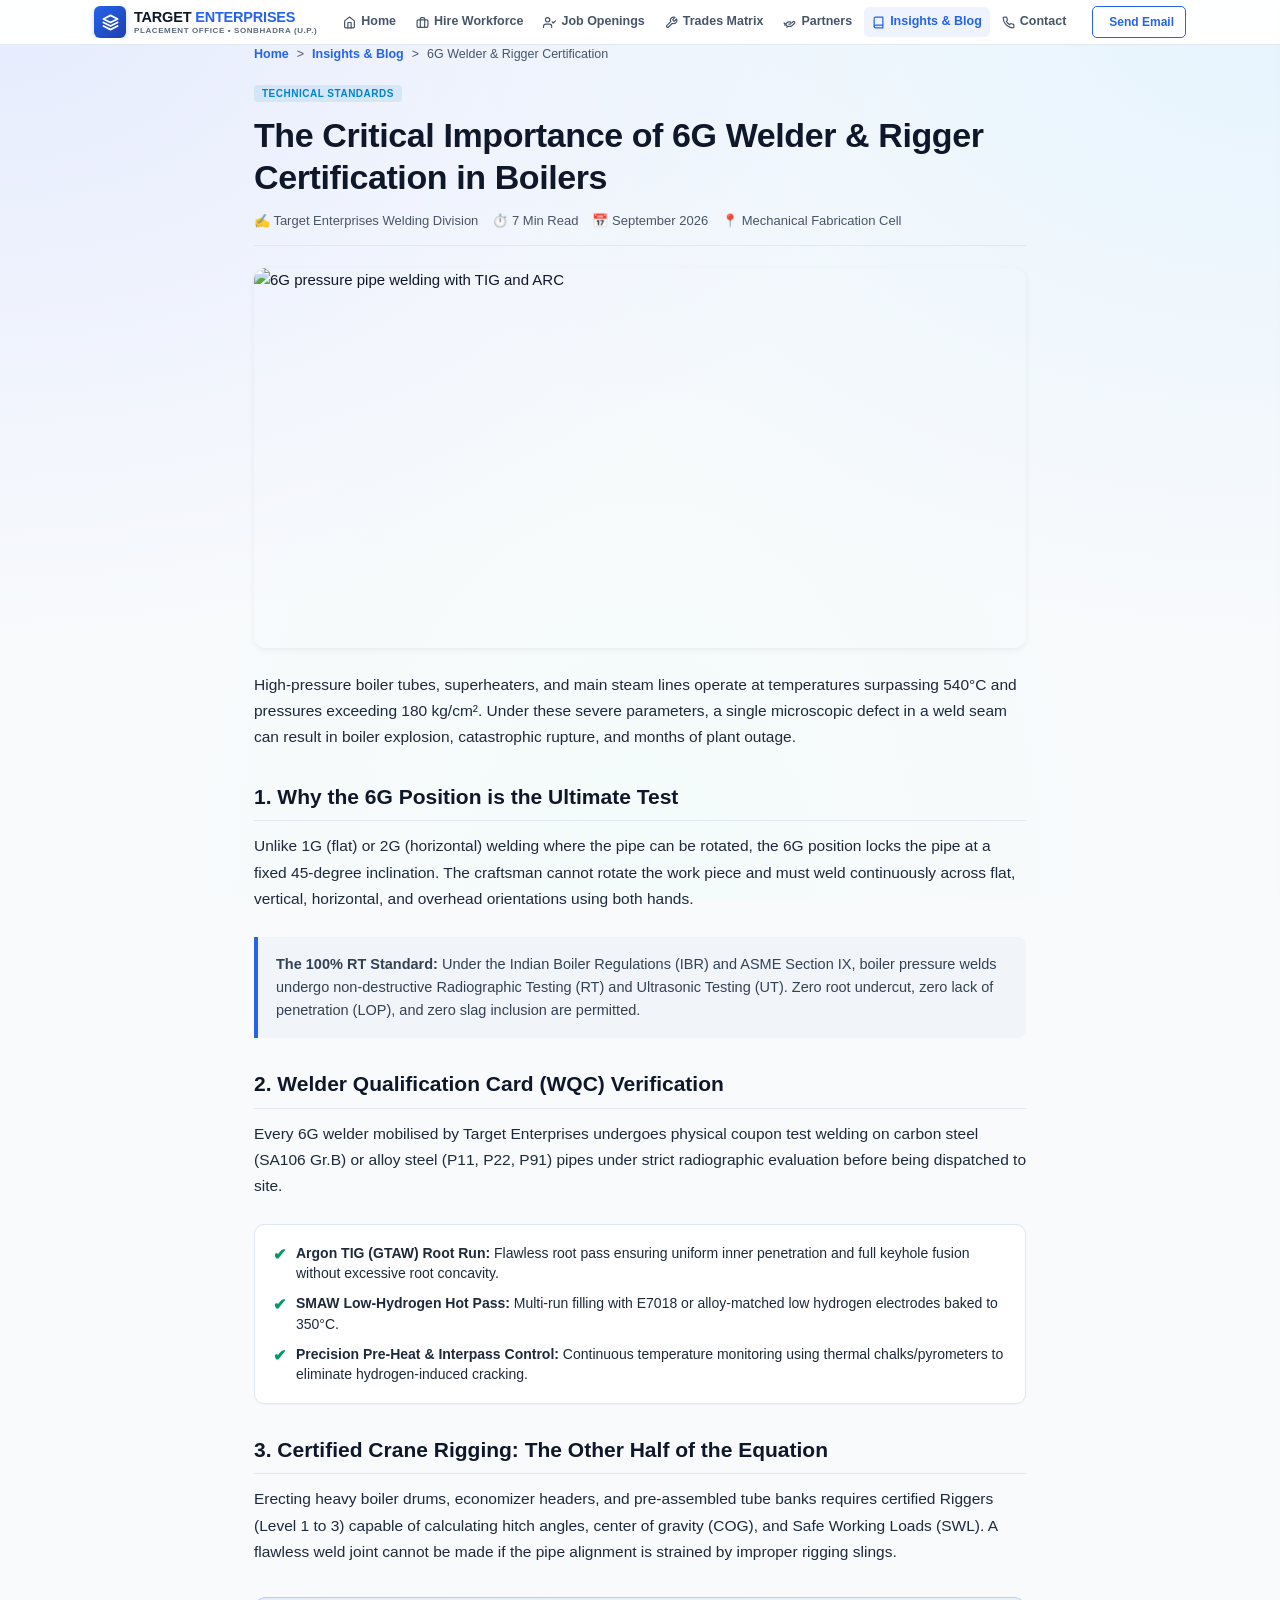
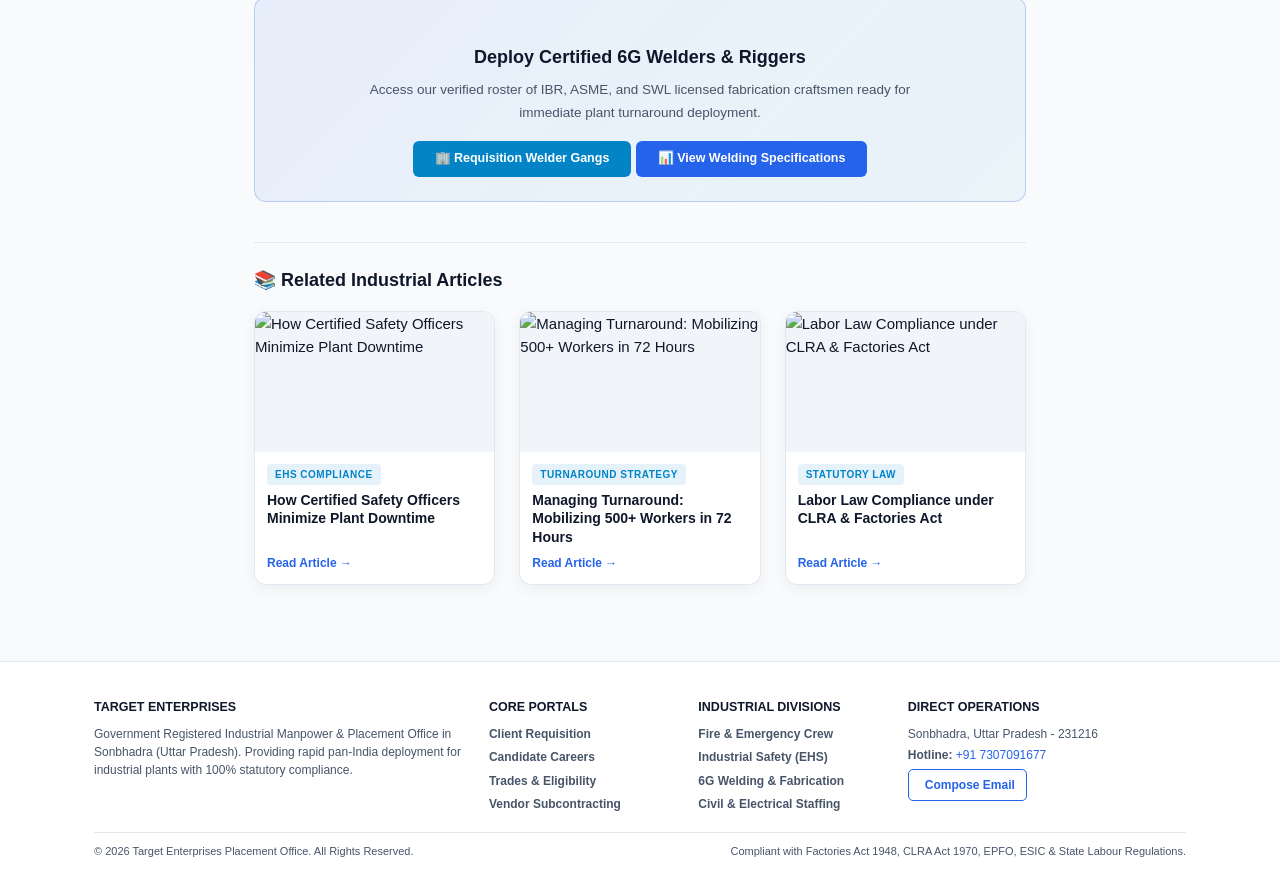
==== blog-6g-welder-certification.html @ f55c07f0 "feat: create and interlink all 6 dedicated blog post pages with featured images, checklists, related" ====
<!DOCTYPE html>
<html lang="en">
<head>
  <meta charset="UTF-8" />
  <meta name="viewport" content="width=device-width, initial-scale=1.0, maximum-scale=5.0, viewport-fit=cover" />
  <title>The Critical Importance of 6G Welder Certification | Target Enterprises Placement Office</title>
  <meta name="description" content="Technical overview of 6G pipe welding standards, IBR ASME regulations, and radiographic quality joint preparation in boiler overhauls." />
  <link rel="icon" type="image/svg+xml" href="data:image/svg+xml,%3Csvg xmlns='http://www.w3.org/2000/svg' viewBox='0 0 24 24' fill='none' stroke='%232563eb' stroke-width='2.5' stroke-linecap='round' stroke-linejoin='round'%3E%3Cpath d='M12 2L2 7l10 5 10-5-10-5zM2 17l10 5 10-5M2 12l10 5 10-5'/%3E%3C/svg%3E" />
  <link rel="stylesheet" href="style.css?v=2026.09.27" />
</head>
<body>

  <header class="site-header">
    <div class="container header-flex">
      <div class="brand-unit">
        <div class="brand-icon-box"><svg viewBox="0 0 24 24" fill="none" stroke="#ffffff" stroke-width="2.5" stroke-linecap="round" stroke-linejoin="round"><path d="M12 2L2 7l10 5 10-5-10-5zM2 17l10 5 10-5M2 12l10 5 10-5"/></svg></div>
        <div class="brand-details">
          <a href="index.html" class="brand-title">TARGET <span>ENTERPRISES</span></a>
          <span class="brand-subtitle">PLACEMENT OFFICE • SONBHADRA (U.P.)</span>
        </div>
      </div>

      <ul class="main-nav-links">
        <li><a href="index.html"><svg viewBox="0 0 24 24" fill="none" stroke-linecap="round" stroke-linejoin="round"><path d="M3 9l9-7 9 7v11a2 2 0 0 1-2 2H5a2 2 0 0 1-2-2z"></path><polyline points="9 22 9 12 15 12 15 22"></polyline></svg> <span>Home</span></a></li><li><a href="hire-manpower.html"><svg viewBox="0 0 24 24" fill="none" stroke-linecap="round" stroke-linejoin="round"><rect x="2" y="7" width="20" height="14" rx="2" ry="2"></rect><path d="M16 21V5a2 2 0 0 0-2-2h-4a2 2 0 0 0-2 2v16"></path></svg> <span>Hire Workforce</span></a></li><li><a href="jobs.html"><svg viewBox="0 0 24 24" fill="none" stroke-linecap="round" stroke-linejoin="round"><path d="M16 21v-2a4 4 0 0 0-4-4H5a4 4 0 0 0-4 4v2"></path><circle cx="8.5" cy="7" r="4"></circle><polyline points="17 11 19 13 23 9"></polyline></svg> <span>Job Openings</span></a></li><li><a href="services.html"><svg viewBox="0 0 24 24" fill="none" stroke-linecap="round" stroke-linejoin="round"><path d="M14.7 6.3a1 1 0 0 0 0 1.4l1.6 1.6a1 1 0 0 0 1.4 0l3.77-3.77a6 6 0 0 1-7.94 7.94l-6.91 6.91a2.12 2.12 0 0 1-3-3l6.91-6.91a6 6 0 0 1 7.94-7.94l-3.76 3.76z"></path></svg> <span>Trades Matrix</span></a></li><li><a href="partners.html"><svg viewBox="0 0 24 24" fill="none" stroke-linecap="round" stroke-linejoin="round"><path d="M11 15h2a2 2 0 1 0 0-4h-3c-.6 0-1.1.2-1.4.6L3 17"></path><path d="m7 21 1.6-1.4c.3-.4.8-.6 1.4-.6h4c1.1 0 2.1-.4 2.8-1.2l4.6-4.4a2 2 0 0 0-2.8-2.8L17 12"></path><path d="m2 13 6 6"></path></svg> <span>Partners</span></a></li><li><a href="blog.html" class="active"><svg viewBox="0 0 24 24" fill="none" stroke-linecap="round" stroke-linejoin="round"><path d="M4 19.5A2.5 2.5 0 0 1 6.5 17H20"></path><path d="M6.5 2H20v20H6.5A2.5 2.5 0 0 1 4 19.5v-15A2.5 2.5 0 0 1 6.5 2z"></path></svg> <span>Insights & Blog</span></a></li><li><a href="contact.html"><svg viewBox="0 0 24 24" fill="none" stroke-linecap="round" stroke-linejoin="round"><path d="M22 16.92v3a2 2 0 0 1-2.18 2 19.79 19.79 0 0 1-8.63-3.07 19.5 19.5 0 0 1-6-6 19.79 19.79 0 0 1-3.07-8.67A2 2 0 0 1 4.11 2h3a2 2 0 0 1 2 1.72 12.84 12.84 0 0 0 .7 2.81 2 2 0 0 1-.45 2.11L8.09 9.91a16 16 0 0 0 6 6l1.27-1.27a2 2 0 0 1 2.11-.45 12.84 12.84 0 0 0 2.81.7A2 2 0 0 1 22 16.92z"></path></svg> <span>Contact</span></a></li>
      </ul>

      <div class="header-action-group">
        <a href="send-email.html" class="header-btn header-btn-email">
          <svg viewBox="0 0 24 24" fill="none" stroke-linecap="round" stroke-linejoin="round"><path d="M4 4h16c1.1 0 2 .9 2 2v12c0 1.1-.9 2-2 2H4c-1.1 0-2-.9-2-2V6c0-1.1.9-2 2-2z"></path><polyline points="22,6 12,13 2,6"></polyline></svg> <span>Send Email</span>
        </a>
        <button class="header-btn-icon-menu" id="openDrawerTrigger" aria-label="Navigation Menu">
          <svg viewBox="0 0 24 24" fill="none" stroke-linecap="round" stroke-linejoin="round"><line x1="4" y1="6" x2="20" y2="6"></line><line x1="4" y1="12" x2="20" y2="12"></line><line x1="4" y1="18" x2="20" y2="18"></line></svg>
        </button>
      </div>
    </div>
  </header>

  <div class="drawer-backdrop" id="drawerBackdrop"></div>
  <div class="mega-drawer" id="megaDrawer">
    <div class="drawer-top">
      <h3>TARGET <span>NAVIGATION</span></h3>
      <button class="drawer-close" id="closeDrawerTrigger" aria-label="Close"><svg viewBox="0 0 24 24" fill="none" stroke-linecap="round" stroke-linejoin="round"><line x1="18" y1="6" x2="6" y2="18"></line><line x1="6" y1="6" x2="18" y2="18"></line></svg></button>
    </div>
    <ul class="drawer-links-list">
      <li><a href="index.html"><svg viewBox="0 0 24 24" fill="none" stroke-linecap="round" stroke-linejoin="round"><path d="M3 9l9-7 9 7v11a2 2 0 0 1-2 2H5a2 2 0 0 1-2-2z"></path><polyline points="9 22 9 12 15 12 15 22"></polyline></svg> <span>Home</span></a></li><li><a href="hire-manpower.html"><svg viewBox="0 0 24 24" fill="none" stroke-linecap="round" stroke-linejoin="round"><rect x="2" y="7" width="20" height="14" rx="2" ry="2"></rect><path d="M16 21V5a2 2 0 0 0-2-2h-4a2 2 0 0 0-2 2v16"></path></svg> <span>Hire Workforce</span></a></li><li><a href="jobs.html"><svg viewBox="0 0 24 24" fill="none" stroke-linecap="round" stroke-linejoin="round"><path d="M16 21v-2a4 4 0 0 0-4-4H5a4 4 0 0 0-4 4v2"></path><circle cx="8.5" cy="7" r="4"></circle><polyline points="17 11 19 13 23 9"></polyline></svg> <span>Job Openings</span></a></li><li><a href="services.html"><svg viewBox="0 0 24 24" fill="none" stroke-linecap="round" stroke-linejoin="round"><path d="M14.7 6.3a1 1 0 0 0 0 1.4l1.6 1.6a1 1 0 0 0 1.4 0l3.77-3.77a6 6 0 0 1-7.94 7.94l-6.91 6.91a2.12 2.12 0 0 1-3-3l6.91-6.91a6 6 0 0 1 7.94-7.94l-3.76 3.76z"></path></svg> <span>Trades Matrix</span></a></li><li><a href="partners.html"><svg viewBox="0 0 24 24" fill="none" stroke-linecap="round" stroke-linejoin="round"><path d="M11 15h2a2 2 0 1 0 0-4h-3c-.6 0-1.1.2-1.4.6L3 17"></path><path d="m7 21 1.6-1.4c.3-.4.8-.6 1.4-.6h4c1.1 0 2.1-.4 2.8-1.2l4.6-4.4a2 2 0 0 0-2.8-2.8L17 12"></path><path d="m2 13 6 6"></path></svg> <span>Partners</span></a></li><li><a href="blog.html" class="active"><svg viewBox="0 0 24 24" fill="none" stroke-linecap="round" stroke-linejoin="round"><path d="M4 19.5A2.5 2.5 0 0 1 6.5 17H20"></path><path d="M6.5 2H20v20H6.5A2.5 2.5 0 0 1 4 19.5v-15A2.5 2.5 0 0 1 6.5 2z"></path></svg> <span>Insights & Blog</span></a></li><li><a href="contact.html"><svg viewBox="0 0 24 24" fill="none" stroke-linecap="round" stroke-linejoin="round"><path d="M22 16.92v3a2 2 0 0 1-2.18 2 19.79 19.79 0 0 1-8.63-3.07 19.5 19.5 0 0 1-6-6 19.79 19.79 0 0 1-3.07-8.67A2 2 0 0 1 4.11 2h3a2 2 0 0 1 2 1.72 12.84 12.84 0 0 0 .7 2.81 2 2 0 0 1-.45 2.11L8.09 9.91a16 16 0 0 0 6 6l1.27-1.27a2 2 0 0 1 2.11-.45 12.84 12.84 0 0 0 2.81.7A2 2 0 0 1 22 16.92z"></path></svg> <span>Contact</span></a></li>
      <li>
        <a href="send-email.html" style="background:var(--primary-subtle); color:var(--primary);">
          <svg viewBox="0 0 24 24" fill="none" stroke-linecap="round" stroke-linejoin="round"><path d="M4 4h16c1.1 0 2 .9 2 2v12c0 1.1-.9 2-2 2H4c-1.1 0-2-.9-2-2V6c0-1.1.9-2 2-2z"></path><polyline points="22,6 12,13 2,6"></polyline></svg> <span>Send Official Email</span>
        </a>
      </li>
    </ul>
    <div style="margin-top:auto; padding-top:14px; border-top:1px solid var(--border);">
      <a href="tel:+917307091677" class="btn-card btn-card-primary">
        <svg viewBox="0 0 24 24" fill="none" stroke-linecap="round" stroke-linejoin="round"><path d="M22 16.92v3a2 2 0 0 1-2.18 2 19.79 19.79 0 0 1-8.63-3.07 19.5 19.5 0 0 1-6-6 19.79 19.79 0 0 1-3.07-8.67A2 2 0 0 1 4.11 2h3a2 2 0 0 1 2 1.72 12.84 12.84 0 0 0 .7 2.81 2 2 0 0 1-.45 2.11L8.09 9.91a16 16 0 0 0 6 6l1.27-1.27a2 2 0 0 1 2.11-.45 12.84 12.84 0 0 0 2.81.7A2 2 0 0 1 22 16.92z"></path></svg> Call Hotline: +91 7307091677
      </a>
    </div>
  </div>

  <main class="container article-container">
    <nav class="article-breadcrumb">
      <a href="index.html">Home</a> &gt; <a href="blog.html">Insights &amp; Blog</a> &gt; <span>6G Welder &amp; Rigger Certification</span>
    </nav>

    <header class="article-header">
      <span class="blog-cat-badge cat-tech">Technical Standards</span>
      <h1 class="article-main-title">The Critical Importance of 6G Welder &amp; Rigger Certification in Boilers</h1>
      <div class="article-byline">
        <span>✍️ Target Enterprises Welding Division</span>
        <span>⏱️ 7 Min Read</span>
        <span>📅 September 2026</span>
        <span>📍 Mechanical Fabrication Cell</span>
      </div>
    </header>

    <div class="article-featured-image">
      <img src="https://images.unsplash.com/photo-1504307651254-35680f356dfd?auto=format&fit=crop&w=1200&q=80" alt="6G pressure pipe welding with TIG and ARC" />
    </div>

    <article class="article-body-content">
      <p>High-pressure boiler tubes, superheaters, and main steam lines operate at temperatures surpassing 540°C and pressures exceeding 180 kg/cm². Under these severe parameters, a single microscopic defect in a weld seam can result in boiler explosion, catastrophic rupture, and months of plant outage.</p>

      <h2>1. Why the 6G Position is the Ultimate Test</h2>
      <p>Unlike 1G (flat) or 2G (horizontal) welding where the pipe can be rotated, the 6G position locks the pipe at a fixed 45-degree inclination. The craftsman cannot rotate the work piece and must weld continuously across flat, vertical, horizontal, and overhead orientations using both hands.</p>

      <div class="article-callout-box">
        <strong>The 100% RT Standard:</strong> Under the Indian Boiler Regulations (IBR) and ASME Section IX, boiler pressure welds undergo non-destructive Radiographic Testing (RT) and Ultrasonic Testing (UT). Zero root undercut, zero lack of penetration (LOP), and zero slag inclusion are permitted.
      </div>

      <h2>2. Welder Qualification Card (WQC) Verification</h2>
      <p>Every 6G welder mobilised by Target Enterprises undergoes physical coupon test welding on carbon steel (SA106 Gr.B) or alloy steel (P11, P22, P91) pipes under strict radiographic evaluation before being dispatched to site.</p>

      <div class="article-checklist-grid">
        <div class="checklist-item">
          <span class="check-icon">✔</span>
          <div><strong>Argon TIG (GTAW) Root Run:</strong> Flawless root pass ensuring uniform inner penetration and full keyhole fusion without excessive root concavity.</div>
        </div>
        <div class="checklist-item">
          <span class="check-icon">✔</span>
          <div><strong>SMAW Low-Hydrogen Hot Pass:</strong> Multi-run filling with E7018 or alloy-matched low hydrogen electrodes baked to 350°C.</div>
        </div>
        <div class="checklist-item">
          <span class="check-icon">✔</span>
          <div><strong>Precision Pre-Heat &amp; Interpass Control:</strong> Continuous temperature monitoring using thermal chalks/pyrometers to eliminate hydrogen-induced cracking.</div>
        </div>
      </div>

      <h2>3. Certified Crane Rigging: The Other Half of the Equation</h2>
      <p>Erecting heavy boiler drums, economizer headers, and pre-assembled tube banks requires certified Riggers (Level 1 to 3) capable of calculating hitch angles, center of gravity (COG), and Safe Working Loads (SWL). A flawless weld joint cannot be made if the pipe alignment is strained by improper rigging slings.</p>

      <div class="article-cta-card">
        <h3>Deploy Certified 6G Welders &amp; Riggers</h3>
        <p>Access our verified roster of IBR, ASME, and SWL licensed fabrication craftsmen ready for immediate plant turnaround deployment.</p>
        <div class="action-duo" style="justify-content:center;">
          <a href="hire-manpower.html" class="btn-card btn-card-blue" style="width:auto; padding:0 22px;">🏢 Requisition Welder Gangs</a>
          <a href="services.html#welding-6g" class="btn-card btn-card-primary" style="width:auto; padding:0 22px;">📊 View Welding Specifications</a>
        </div>
      </div>
    </article>

    <div class="related-posts-sec"><h3>📚 Related Industrial Articles</h3><div class="blog-hub-grid" style="margin-top:14px;">
        <article class="blog-card-item">
          <div class="blog-card-img-wrap" style="height:140px;">
            <img src="https://images.unsplash.com/photo-1581092160607-ee22621dd758?auto=format&fit=crop&w=400&q=80" alt="How Certified Safety Officers Minimize Plant Downtime" loading="lazy" />
          </div>
          <div class="blog-card-content" style="padding:12px;">
            <span class="blog-cat-badge cat-tech" style="width:fit-content; margin-bottom:6px;">EHS Compliance</span>
            <h4 style="font-size:14px; font-weight:800; line-height:1.3; margin-bottom:8px;"><a href="blog-ehs-safety-downtime.html">How Certified Safety Officers Minimize Plant Downtime</a></h4>
            <a href="blog-ehs-safety-downtime.html" class="blog-read-btn" style="font-size:12px;">Read Article &rarr;</a>
          </div>
        </article>
        
        <article class="blog-card-item">
          <div class="blog-card-img-wrap" style="height:140px;">
            <img src="https://images.unsplash.com/photo-1486406146926-c627a92ad1ab?auto=format&fit=crop&w=400&q=80" alt="Managing Turnaround: Mobilizing 500+ Workers in 72 Hours" loading="lazy" />
          </div>
          <div class="blog-card-content" style="padding:12px;">
            <span class="blog-cat-badge cat-tech" style="width:fit-content; margin-bottom:6px;">Turnaround Strategy</span>
            <h4 style="font-size:14px; font-weight:800; line-height:1.3; margin-bottom:8px;"><a href="blog-turnaround-shutdown-mobilization.html">Managing Turnaround: Mobilizing 500+ Workers in 72 Hours</a></h4>
            <a href="blog-turnaround-shutdown-mobilization.html" class="blog-read-btn" style="font-size:12px;">Read Article &rarr;</a>
          </div>
        </article>
        
        <article class="blog-card-item">
          <div class="blog-card-img-wrap" style="height:140px;">
            <img src="https://images.unsplash.com/photo-1454165804606-c3d57bc86b40?auto=format&fit=crop&w=400&q=80" alt="Labor Law Compliance under CLRA & Factories Act" loading="lazy" />
          </div>
          <div class="blog-card-content" style="padding:12px;">
            <span class="blog-cat-badge cat-tech" style="width:fit-content; margin-bottom:6px;">Statutory Law</span>
            <h4 style="font-size:14px; font-weight:800; line-height:1.3; margin-bottom:8px;"><a href="blog-labor-law-clra-compliance.html">Labor Law Compliance under CLRA & Factories Act</a></h4>
            <a href="blog-labor-law-clra-compliance.html" class="blog-read-btn" style="font-size:12px;">Read Article &rarr;</a>
          </div>
        </article>
        </div></div>
  </main>

  <footer class="site-footer-4col">
    <div class="container">
      <div class="footer-grid">
        <div class="footer-col">
          <h4>TARGET ENTERPRISES</h4>
          <p>Government Registered Industrial Manpower &amp; Placement Office in Sonbhadra (Uttar Pradesh). Providing rapid pan-India deployment for industrial plants with 100% statutory compliance.</p>
        </div>
        <div class="footer-col">
          <h4>Core Portals</h4>
          <ul class="footer-links-list">
            <li><a href="hire-manpower.html">Client Requisition</a></li>
            <li><a href="jobs.html">Candidate Careers</a></li>
            <li><a href="services.html">Trades &amp; Eligibility</a></li>
            <li><a href="partners.html">Vendor Subcontracting</a></li>
          </ul>
        </div>
        <div class="footer-col">
          <h4>Industrial Divisions</h4>
          <ul class="footer-links-list">
            <li><a href="services.html#ehs-safety">Fire &amp; Emergency Crew</a></li>
            <li><a href="services.html#ehs-safety">Industrial Safety (EHS)</a></li>
            <li><a href="services.html#welding-6g">6G Welding &amp; Fabrication</a></li>
            <li><a href="services.html#turnkey-plants">Civil &amp; Electrical Staffing</a></li>
          </ul>
        </div>
        <div class="footer-col">
          <h4>Direct Operations</h4>
          <p>Sonbhadra, Uttar Pradesh - 231216</p>
          <p style="margin-top:3px;"><strong>Hotline:</strong> <a href="tel:+917307091677" style="color:var(--primary);">+91 7307091677</a></p>
          <p style="margin-top:5px;"><a href="send-email.html" class="header-btn header-btn-email"><svg viewBox="0 0 24 24" fill="none" stroke-linecap="round" stroke-linejoin="round"><path d="M4 4h16c1.1 0 2 .9 2 2v12c0 1.1-.9 2-2 2H4c-1.1 0-2-.9-2-2V6c0-1.1.9-2 2-2z"></path><polyline points="22,6 12,13 2,6"></polyline></svg> Compose Email</a></p>
        </div>
      </div>
      <div class="footer-bottom-bar">
        <span>&copy; 2026 Target Enterprises Placement Office. All Rights Reserved.</span>
        <span>Compliant with Factories Act 1948, CLRA Act 1970, EPFO, ESIC &amp; State Labour Regulations.</span>
      </div>
    </div>
  </footer>

  <div class="mobile-sticky-dock">
    <a href="tel:+917307091677" class="dock-btn"><svg viewBox="0 0 24 24" fill="none" stroke-linecap="round" stroke-linejoin="round"><path d="M22 16.92v3a2 2 0 0 1-2.18 2 19.79 19.79 0 0 1-8.63-3.07 19.5 19.5 0 0 1-6-6 19.79 19.79 0 0 1-3.07-8.67A2 2 0 0 1 4.11 2h3a2 2 0 0 1 2 1.72 12.84 12.84 0 0 0 .7 2.81 2 2 0 0 1-.45 2.11L8.09 9.91a16 16 0 0 0 6 6l1.27-1.27a2 2 0 0 1 2.11-.45 12.84 12.84 0 0 0 2.81.7A2 2 0 0 1 22 16.92z"></path></svg> Call</a>
    <a href="send-email.html" class="dock-btn dock-btn-primary"><svg viewBox="0 0 24 24" fill="none" stroke-linecap="round" stroke-linejoin="round"><path d="M4 4h16c1.1 0 2 .9 2 2v12c0 1.1-.9 2-2 2H4c-1.1 0-2-.9-2-2V6c0-1.1.9-2 2-2z"></path><polyline points="22,6 12,13 2,6"></polyline></svg> Email</a>
    <a href="hire-manpower.html" class="dock-btn"><svg viewBox="0 0 24 24" fill="none" stroke-linecap="round" stroke-linejoin="round"><rect x="2" y="7" width="20" height="14" rx="2" ry="2"></rect><path d="M16 21V5a2 2 0 0 0-2-2h-4a2 2 0 0 0-2 2v16"></path></svg> Hire</a>
    <a href="jobs.html" class="dock-btn"><svg viewBox="0 0 24 24" fill="none" stroke-linecap="round" stroke-linejoin="round"><path d="M16 21v-2a4 4 0 0 0-4-4H5a4 4 0 0 0-4 4v2"></path><circle cx="8.5" cy="7" r="4"></circle><polyline points="17 11 19 13 23 9"></polyline></svg> Jobs</a>
  </div>

  <script>
    var openTrigger = document.getElementById('openDrawerTrigger');
    var closeTrigger = document.getElementById('closeDrawerTrigger');
    var drawerEl = document.getElementById('megaDrawer');
    var backdropEl = document.getElementById('drawerBackdrop');

    function toggleMenu(isOpen) {
      if (isOpen) {
        drawerEl.classList.add('open');
        backdropEl.classList.add('active');
        document.body.style.overflow = 'hidden';
      } else {
        drawerEl.classList.remove('open');
        backdropEl.classList.remove('active');
        document.body.style.overflow = '';
      }
    }
    if (openTrigger) openTrigger.addEventListener('click', function() { toggleMenu(true); });
    if (closeTrigger) closeTrigger.addEventListener('click', function() { toggleMenu(false); });
    if (backdropEl) backdropEl.addEventListener('click', function() { toggleMenu(false); });

    if (drawerEl) {
      var dLinks = drawerEl.querySelectorAll('a');
      dLinks.forEach(function(link) {
        link.addEventListener('click', function() { toggleMenu(false); });
      });
    }
  </script>

</body>
</html>
---- style.css ----
/* TARGET ENTERPRISES - FORENSIC MASTER STYLESHEET */
:root {
  --bg: #f8fafc;
  --surface: #ffffff;
  --surface-subtle: #f1f5f9;
  --border: #e2e8f0;
  --border-input: #cbd5e1;
  --text-main: #0f172a;
  --text-muted: #475569;
  --primary: #2563eb;
  --primary-hover: #1d4ed8;
  --primary-subtle: rgba(37, 99, 235, 0.08);
  --blue: #0284c7;
  --green: #059669;
  --amber: #d97706;
  --purple: #7c3aed;
  --red: #dc2626;
  --shadow-xs: 0 1px 2px rgba(15, 23, 42, 0.04);
  --shadow-sm: 0 2px 6px rgba(15, 23, 42, 0.06);
  --shadow-card: 0 4px 20px -2px rgba(15, 23, 42, 0.07);
  --radius: 10px;
}

*, *::before, *::after {
  box-sizing: border-box;
  margin: 0;
  padding: 0;
}

html {
  width: 100%;
  max-width: 100%;
  overflow-x: hidden;
  -webkit-text-size-adjust: 100%;
  scroll-behavior: smooth;
}

body {
  width: 100%;
  max-width: 100%;
  overflow-x: hidden;
  position: relative;
  background-color: var(--bg);
  background-image: 
    radial-gradient(at 0% 0%, rgba(224, 231, 255, 0.75) 0px, transparent 50%),
    radial-gradient(at 100% 0%, rgba(224, 242, 254, 0.75) 0px, transparent 50%),
    radial-gradient(at 50% 100%, rgba(240, 253, 250, 0.5) 0px, transparent 50%);
  background-attachment: fixed;
  color: var(--text-main);
  font-family: -apple-system, BlinkMacSystemFont, "Segoe UI", Roboto, Helvetica, Arial, sans-serif;
  font-size: 15px;
  line-height: 1.55;
  -webkit-font-smoothing: antialiased;
  padding-bottom: 0;
}

a { text-decoration: none; color: inherit; }

.container {
  width: 100%;
  max-width: 1140px;
  margin: 0 auto;
  padding-left: clamp(14px, 3vw, 24px);
  padding-right: clamp(14px, 3vw, 24px);
  overflow: hidden;
}

/* ================= COMPACT HEADER ================= */
.site-header {
  position: sticky;
  top: 0;
  background: rgba(255, 255, 255, 0.96);
  backdrop-filter: blur(14px);
  -webkit-backdrop-filter: blur(14px);
  border-bottom: 1px solid var(--border);
  z-index: 1000;
  padding: 6px 0;
  width: 100%;
}
.header-flex {
  display: flex;
  justify-content: space-between;
  align-items: center;
  width: 100%;
}

.brand-unit { display: flex; align-items: center; gap: 8px; }
.brand-icon-box {
  width: 32px;
  height: 32px;
  background: linear-gradient(135deg, var(--primary), #1e40af);
  border-radius: 6px;
  display: flex;
  align-items: center;
  justify-content: center;
  flex-shrink: 0;
  box-shadow: 0 2px 6px rgba(37, 99, 235, 0.22);
}
.brand-icon-box svg { width: 17px; height: 17px; stroke: #ffffff; }

.brand-details { display: flex; flex-direction: column; justify-content: center; }
.brand-title {
  font-size: 14.5px;
  font-weight: 800;
  letter-spacing: -0.2px;
  color: var(--text-main);
  line-height: 1.15;
}
.brand-title span { color: var(--primary); }

.brand-subtitle {
  font-size: 8px;
  color: var(--text-muted);
  font-weight: 700;
  text-transform: uppercase;
  letter-spacing: 0.6px;
  line-height: 1;
  margin-top: 2px;
  opacity: 0.88;
  white-space: nowrap;
}

.main-nav-links { display: flex; align-items: center; gap: 4px; list-style: none; }
.main-nav-links a {
  display: flex;
  align-items: center;
  gap: 5px;
  padding: 5px 8px;
  border-radius: 5px;
  font-size: 12.5px;
  font-weight: 600;
  color: var(--text-muted);
  transition: all 0.15s ease;
}
.main-nav-links a svg { width: 13px; height: 13px; stroke: currentColor; stroke-width: 2.2; }
.main-nav-links a:hover { color: var(--primary); background: var(--primary-subtle); }
.main-nav-links a.active { color: var(--primary); background: var(--primary-subtle); font-weight: 700; }

.header-action-group { display: flex; align-items: center; gap: 6px; }
.header-btn {
  height: 32px;
  padding: 0 11px;
  border-radius: 5px;
  font-size: 12px;
  font-weight: 700;
  display: inline-flex;
  align-items: center;
  justify-content: center;
  text-align: center;
  gap: 5px;
  cursor: pointer;
  border: 1px solid transparent;
  white-space: nowrap;
  transition: all 0.15s ease;
}
.header-btn-email { background: #ffffff; border-color: var(--primary); color: var(--primary); }
.header-btn-email:hover { background: var(--primary); color: #ffffff; }

.header-btn-icon-menu {
  display: none;
  width: 32px;
  height: 32px;
  padding: 0;
  border-radius: 5px;
  background: var(--surface-subtle);
  border: 1px solid var(--border);
  color: var(--text-main);
  align-items: center;
  justify-content: center;
  cursor: pointer;
}
.header-btn-icon-menu svg { width: 16px; height: 16px; stroke: currentColor; stroke-width: 2.2; }

/* DRAWER */
.drawer-backdrop {
  position: fixed;
  inset: 0;
  background: rgba(15, 23, 42, 0.45);
  backdrop-filter: blur(4px);
  z-index: 2000;
  display: none;
}
.drawer-backdrop.active { display: block; }
.mega-drawer {
  position: fixed;
  top: 0;
  right: -280px;
  width: 260px;
  height: 100vh;
  background: #ffffff;
  border-left: 1px solid var(--border);
  z-index: 2500;
  padding: 14px 12px;
  display: flex;
  flex-direction: column;
  box-shadow: -6px 0 20px rgba(0,0,0,0.08);
  transition: right 0.25s cubic-bezier(0.16, 1, 0.3, 1);
  overflow-y: auto;
}
.mega-drawer.open { right: 0; }
.drawer-top {
  display: flex;
  justify-content: space-between;
  align-items: center;
  padding-bottom: 10px;
  border-bottom: 1px solid var(--border);
  margin-bottom: 10px;
}
.drawer-top h3 { font-size: 14.5px; font-weight: 800; }
.drawer-close {
  background: var(--surface-subtle);
  border: 1px solid var(--border);
  border-radius: 5px;
  width: 28px;
  height: 28px;
  display: flex;
  align-items: center;
  justify-content: center;
  cursor: pointer;
  color: var(--text-muted);
}
.drawer-links-list { display: flex; flex-direction: column; gap: 3px; list-style: none; }
.drawer-links-list a {
  display: flex;
  align-items: center;
  gap: 9px;
  padding: 8px 10px;
  border-radius: 5px;
  font-size: 13.5px;
  font-weight: 600;
  color: var(--text-main);
}
.drawer-links-list a svg { width: 15px; height: 15px; stroke: var(--primary); stroke-width: 2.2; }
.drawer-links-list a:hover, .drawer-links-list a.active { background: var(--primary-subtle); color: var(--primary); font-weight: 700; }

/* HERO */
.hero-wrapper {
  padding: clamp(20px, 3.5vw, 32px) 0 clamp(14px, 2.5vw, 20px) 0;
  text-align: center;
  width: 100%;
}
.pill-badge {
  display: inline-flex;
  align-items: center;
  justify-content: center;
  text-align: center;
  gap: 5px;
  background: #ffffff;
  color: var(--primary);
  border: 1px solid rgba(37, 99, 235, 0.25);
  box-shadow: 0 1px 4px rgba(37, 99, 235, 0.08);
  font-size: 11px;
  font-weight: 800;
  padding: 3px 10px;
  border-radius: 14px;
  text-transform: uppercase;
  letter-spacing: 0.4px;
  margin: 0 auto 8px auto;
  width: auto;
  max-width: 95%;
  height: 24px;
}
.pill-badge svg { width: 11px; height: 11px; stroke: currentColor; stroke-width: 2.5; }

.hero-headline {
  font-size: clamp(1.35rem, 2.3vw + 0.65rem, 2.1rem);
  font-weight: 900;
  letter-spacing: -0.4px;
  line-height: 1.25;
  margin-bottom: 7px;
  color: var(--text-main);
}
.hero-headline span {
  background: linear-gradient(135deg, var(--primary), #1d4ed8);
  -webkit-background-clip: text;
  -webkit-text-fill-color: transparent;
}
.hero-subline {
  font-size: clamp(13px, 1vw + 0.3rem, 15px);
  color: var(--text-muted);
  max-width: 700px;
  margin: 0 auto 16px auto;
  line-height: 1.5;
}

/* MARQUEE SLIDER */
.slider-outer-box {
  width: 100%;
  max-width: 100%;
  overflow: hidden;
  border-radius: var(--radius);
  margin: 8px 0 24px 0;
  border: 1px solid var(--border);
  background: #ffffff;
  contain: paint;
  position: relative;
  box-shadow: var(--shadow-xs);
}
.slider-track {
  display: flex;
  gap: 12px;
  padding: 10px;
  animation: smoothMarquee 26s linear infinite;
  width: max-content;
}
.slide-card-link {
  display: block;
  width: clamp(185px, 40vw, 220px);
  flex-shrink: 0;
  border-radius: 8px;
  overflow: hidden;
  background: #ffffff;
  border: 1px solid var(--border);
  cursor: pointer;
  transition: transform 0.2s ease, border-color 0.15s ease;
}
.slide-card-link:hover { transform: translateY(-2px); border-color: var(--primary); }
.slide-card-link img { width: 100%; height: clamp(95px, 18vw, 120px); object-fit: cover; display: block; }
.slide-info { padding: 7px 9px; text-align: left; }
.slide-info h4 { font-size: 12.5px; font-weight: 800; color: var(--text-main); }
.slide-info p { font-size: 11px; color: var(--text-muted); margin-top: 2px; }

@keyframes smoothMarquee {
  0% { transform: translateX(0); }
  100% { transform: translateX(calc(-232px * 4)); }
}

/* GATEWAYS */
.gateway-grid {
  display: grid;
  grid-template-columns: repeat(3, 1fr);
  gap: clamp(12px, 2vw, 16px);
  margin-bottom: 26px;
  text-align: left;
  width: 100%;
}
.gateway-card {
  background: #ffffff;
  border: 1px solid var(--border);
  border-radius: var(--radius);
  padding: 16px 14px;
  display: flex;
  flex-direction: column;
  justify-content: space-between;
  box-shadow: var(--shadow-xs);
  transition: transform 0.2s ease;
}
.gateway-card:hover { transform: translateY(-2px); }
.gate-client { border-top: 4px solid var(--blue); }
.gate-candidate { border-top: 4px solid var(--green); }
.gate-partner { border-top: 4px solid var(--purple); }
.gateway-head { display: flex; align-items: center; gap: 7px; margin-bottom: 6px; }
.gateway-title { font-size: 15px; font-weight: 800; color: var(--text-main); }
.gateway-desc { font-size: 12.5px; color: var(--text-muted); margin-bottom: 14px; line-height: 1.45; }

.btn-card {
  height: 36px;
  display: inline-flex;
  align-items: center;
  justify-content: center;
  text-align: center;
  padding: 0 14px;
  border-radius: 6px;
  font-size: 12.5px;
  font-weight: 700;
  border: none;
  cursor: pointer;
  width: 100%;
  transition: all 0.15s ease;
}
.btn-card-blue { background: var(--blue); color: #ffffff; }
.btn-card-green { background: var(--green); color: #ffffff; }
.btn-card-purple { background: var(--purple); color: #ffffff; }
.btn-card-primary { background: var(--primary); color: #ffffff; }
.btn-card:hover { filter: brightness(1.08); }

/* STATS */
.stats-bar {
  display: grid;
  grid-template-columns: repeat(4, 1fr);
  background: #ffffff;
  border: 1px solid var(--border);
  border-radius: var(--radius);
  padding: 12px 8px;
  margin-bottom: 26px;
  text-align: center;
  width: 100%;
  box-shadow: var(--shadow-xs);
}
.stat-item { border-right: 1px solid var(--border); padding: 0 6px; }
.stat-item:last-child { border-right: none; }
.stat-number { font-size: clamp(17px, 2.3vw, 22px); font-weight: 900; color: var(--primary); }
.stat-label { font-size: 10px; color: var(--text-muted); font-weight: 700; text-transform: uppercase; }

/* ==========================================================================
   SERVICES.HTML ARCHITECTURE (ROLE-CARD GRID - NO MORE MIXED TEXT)
   ========================================================================== */

/* QUICK JUMP ANCHORS BAR */
.anchor-nav-bar {
  display: flex;
  gap: 8px;
  overflow-x: auto;
  padding: 4px 2px 14px 2px;
  margin-bottom: 16px;
  scrollbar-width: none;
  -webkit-overflow-scrolling: touch;
}
.anchor-nav-bar::-webkit-scrollbar { display: none; }
.anchor-pill {
  flex-shrink: 0;
  font-size: 12.5px;
  font-weight: 700;
  background: #ffffff;
  border: 1px solid var(--border);
  padding: 6px 14px;
  border-radius: 20px;
  color: var(--text-main);
  box-shadow: var(--shadow-xs);
  transition: all 0.15s ease;
  cursor: pointer;
}
.anchor-pill:hover {
  background: var(--primary);
  color: #ffffff;
  border-color: var(--primary);
}

/* DIVISION SECTION CONTAINER */
.division-section {
  background: var(--surface);
  border: 1px solid var(--border);
  border-radius: 12px;
  padding: clamp(16px, 3vw, 24px);
  margin-bottom: 26px;
  box-shadow: var(--shadow-card);
  scroll-margin-top: 60px;
}
.division-section.div-green { border-top: 4px solid var(--green); }
.division-section.div-blue { border-top: 4px solid var(--blue); }
.division-section.div-purple { border-top: 4px solid var(--purple); }
.division-section.div-amber { border-top: 4px solid var(--amber); }

.division-header-wrap {
  margin-bottom: 16px;
  padding-bottom: 12px;
  border-bottom: 1px solid var(--border);
}
.division-head-row {
  display: flex;
  justify-content: space-between;
  align-items: center;
  flex-wrap: wrap;
  gap: 8px;
  margin-bottom: 6px;
}
.division-title {
  font-size: clamp(16px, 2vw, 19px);
  font-weight: 900;
  color: var(--text-main);
  display: flex;
  align-items: center;
  gap: 8px;
}
.division-tags {
  display: flex;
  gap: 6px;
  flex-wrap: wrap;
}
.div-tag {
  font-size: 10px;
  font-weight: 800;
  text-transform: uppercase;
  letter-spacing: 0.4px;
  padding: 3px 8px;
  border-radius: 4px;
}
.div-tag-green { background: rgba(5, 150, 105, 0.1); color: var(--green); }
.div-tag-blue { background: rgba(2, 132, 199, 0.1); color: var(--blue); }
.div-tag-purple { background: rgba(124, 58, 237, 0.1); color: var(--purple); }
.div-tag-amber { background: rgba(217, 119, 6, 0.1); color: var(--amber); }

.division-overview {
  font-size: 13.5px;
  color: var(--text-muted);
  line-height: 1.5;
}

/* INDEPENDENT ROLE CARDS (SUB-CARD GRID) */
.role-cards-grid {
  display: grid;
  grid-template-columns: repeat(auto-fit, minmax(280px, 1fr));
  gap: 14px;
  margin: 16px 0 20px 0;
}

.role-spec-card {
  background: var(--bg);
  border: 1px solid var(--border);
  border-radius: 8px;
  padding: 14px 14px;
  display: flex;
  flex-direction: column;
  justify-content: space-between;
  transition: transform 0.15s ease, border-color 0.15s ease;
}
.role-spec-card:hover {
  transform: translateY(-2px);
  border-color: var(--primary);
  background: #ffffff;
  box-shadow: var(--shadow-sm);
}

.role-card-top {
  display: flex;
  justify-content: space-between;
  align-items: flex-start;
  gap: 8px;
  margin-bottom: 10px;
  padding-bottom: 8px;
  border-bottom: 1px solid rgba(226, 232, 240, 0.8);
}
.role-card-name {
  font-size: 14px;
  font-weight: 800;
  color: var(--text-main);
  line-height: 1.3;
}
.role-card-code {
  font-size: 9.5px;
  font-weight: 800;
  background: var(--surface);
  border: 1px solid var(--border);
  color: var(--primary);
  padding: 2px 6px;
  border-radius: 4px;
  white-space: nowrap;
}

.role-info-rows {
  display: flex;
  flex-direction: column;
  gap: 8px;
  margin-bottom: 6px;
}
.role-info-item {
  display: flex;
  flex-direction: column;
  gap: 2px;
}
.role-info-lbl {
  font-size: 10px;
  font-weight: 800;
  text-transform: uppercase;
  letter-spacing: 0.4px;
  color: var(--text-muted);
}
.role-info-val {
  font-size: 12.5px;
  color: var(--text-main);
  line-height: 1.4;
}

.division-action-bar {
  display: flex;
  justify-content: center;
  gap: 10px;
  flex-wrap: wrap;
  padding-top: 14px;
  border-top: 1px solid var(--border);
}

/* COMPARISON MATRIX TABLE */
.matrix-table-wrap {
  width: 100%;
  overflow-x: auto;
  border: 1px solid var(--border);
  border-radius: 8px;
  background: #ffffff;
  margin-top: 14px;
  -webkit-overflow-scrolling: touch;
}
.matrix-table {
  width: 100%;
  border-collapse: collapse;
  font-size: 12.5px;
  text-align: left;
  min-width: 580px;
}
.matrix-table th {
  background: var(--surface-subtle);
  padding: 10px 12px;
  font-weight: 800;
  color: var(--text-main);
  border-bottom: 1px solid var(--border);
  text-transform: uppercase;
  font-size: 10.5px;
  letter-spacing: 0.4px;
}
.matrix-table td {
  padding: 10px 12px;
  border-bottom: 1px solid var(--border);
  color: var(--text-muted);
}
.matrix-table tr:last-child td { border-bottom: none; }
.matrix-table tr:hover td { background: var(--bg); color: var(--text-main); }

/* FORMS */
.form-card-wrapper {
  background: #ffffff;
  border: 1px solid var(--border);
  border-radius: 12px;
  padding: clamp(16px, 3vw, 26px);
  margin: 0 auto 30px auto;
  box-shadow: var(--shadow-card);
  width: 100%;
  max-width: 720px;
}
.gateway-grid .form-card-wrapper {
  max-width: 100%;
  margin: 0;
  padding: clamp(14px, 2.5vw, 20px);
}
.form-grid-2col {
  display: grid;
  grid-template-columns: 1fr 1fr;
  gap: 12px 14px;
  text-align: left;
  width: 100%;
}
.col-full { grid-column: 1 / -1; }

.form-group-item { display: flex; flex-direction: column; gap: 4px; width: 100%; }
.form-group-item label {
  font-size: 11.5px;
  font-weight: 700;
  color: #334155;
  text-transform: uppercase;
  letter-spacing: 0.3px;
}
.form-group-item input,
.form-group-item select,
.form-group-item textarea {
  width: 100%;
  height: 40px;
  background: #ffffff;
  border: 1px solid var(--border-input);
  border-radius: 6px;
  padding: 7px 11px;
  color: var(--text-main);
  font-size: 13.5px;
  outline: none;
  font-family: inherit;
  transition: border-color 0.15s ease, box-shadow 0.15s ease;
}
.form-group-item textarea { height: auto; min-height: 80px; padding: 8px 11px; }
.form-group-item input:focus,
.form-group-item select:focus,
.form-group-item textarea:focus {
  border-color: var(--primary);
  box-shadow: 0 0 0 2px var(--primary-subtle);
}
.form-group-item input[type="file"] {
  height: auto;
  padding: 7px 9px;
  font-size: 12px;
  border-style: dashed;
  background: var(--surface-subtle);
}

.btn-submit-action {
  grid-column: 1 / -1;
  height: 42px;
  max-width: 340px;
  margin: 10px auto 0 auto;
  width: 100%;
  display: inline-flex;
  align-items: center;
  justify-content: center;
  text-align: center;
  gap: 6px;
  padding: 0 18px;
  border-radius: 6px;
  font-size: 13.5px;
  font-weight: 800;
  cursor: pointer;
  border: none;
  color: #ffffff;
  background: linear-gradient(135deg, var(--primary), #1d4ed8);
  box-shadow: 0 2px 6px rgba(37, 99, 235, 0.25);
  transition: all 0.15s ease;
}
.btn-submit-action:hover { filter: brightness(1.08); transform: translateY(-1px); }

/* WEBMAIL */
.webmail-composer-card {
  background: #ffffff;
  border: 1px solid var(--border);
  border-radius: 12px;
  overflow: hidden;
  box-shadow: var(--shadow-card);
  max-width: 720px;
  margin: 0 auto 30px auto;
  width: 100%;
}
.webmail-top-strip {
  background: var(--surface-subtle);
  border-bottom: 1px solid var(--border);
  padding: 10px 15px;
  display: flex;
  align-items: center;
  justify-content: space-between;
}
.webmail-top-strip h3 { font-size: 13px; font-weight: 800; color: #1e293b; display: flex; align-items: center; gap: 5px; }
.pulse-green-dot { width: 7px; height: 7px; border-radius: 50%; background: var(--green); display: inline-block; }
.webmail-inner-padding { padding: clamp(14px, 3vw, 24px); }
.webmail-to-row {
  display: flex;
  align-items: center;
  border-bottom: 1px solid var(--border);
  padding: 6px 0;
  font-size: 12px;
}
.webmail-to-label { width: 52px; font-weight: 800; color: var(--text-muted); }
.webmail-to-val { font-weight: 700; color: var(--primary); }

.feedback-alert {
  display: none;
  grid-column: 1 / -1;
  padding: 9px 12px;
  border-radius: 6px;
  font-size: 12.5px;
  font-weight: 700;
  text-align: center;
}
.alert-ok { background: #ecfdf5; color: #065f46; border: 1px solid #a7f3d0; }
.alert-fail { background: #fef2f2; color: #991b1b; border: 1px solid #fecaca; }

/* COMPLIANCE NOTE */
.compliance-note {
  font-size: 11.5px;
  color: var(--text-muted);
  background: var(--surface-subtle);
  border: 1px dashed var(--border);
  border-radius: 6px;
  padding: 8px 11px;
  margin-top: 7px;
  line-height: 1.4;
}

/* FOOTER */
.site-footer-4col {
  background: #ffffff;
  border-top: 1px solid var(--border);
  padding: clamp(26px, 4vw, 36px) 0 14px 0;
  margin-top: 30px;
  width: 100%;
}
.footer-grid {
  display: grid;
  grid-template-columns: 2fr 1fr 1fr 1.5fr;
  gap: clamp(15px, 2.5vw, 24px);
  margin-bottom: 18px;
  text-align: left;
}
.footer-col h4 { font-size: 12.5px; font-weight: 800; color: var(--text-main); margin-bottom: 7px; text-transform: uppercase; }
.footer-col p { font-size: 12px; color: var(--text-muted); line-height: 1.5; }
.footer-links-list { list-style: none; display: flex; flex-direction: column; gap: 5px; font-size: 12px; }
.footer-links-list a { color: var(--text-muted); font-weight: 600; }
.footer-links-list a:hover { color: var(--primary); }
.footer-bottom-bar {
  border-top: 1px solid var(--border);
  padding-top: 10px;
  display: flex;
  justify-content: space-between;
  align-items: center;
  flex-wrap: wrap;
  gap: 6px;
  font-size: 11px;
  color: var(--text-muted);
}

/* MOBILE DOCK */
.mobile-sticky-dock {
  display: none;
  position: fixed;
  bottom: 0;
  left: 0;
  right: 0;
  background: #ffffff;
  border-top: 1px solid var(--border);
  padding: 6px 8px calc(6px + env(safe-area-inset-bottom, 0px)) 8px;
  z-index: 1500;
  gap: 5px;
  box-shadow: 0 -2px 8px rgba(0,0,0,0.05);
}
.dock-btn {
  flex: 1;
  height: 36px;
  border-radius: 6px;
  font-size: 11px;
  font-weight: 700;
  display: flex;
  align-items: center;
  justify-content: center;
  text-align: center;
  gap: 4px;
  border: 1px solid var(--border);
  background: var(--surface-subtle);
  color: var(--text-main);
}
.dock-btn svg { width: 14px; height: 14px; stroke: currentColor; stroke-width: 2.2; }
.dock-btn-primary { background: var(--primary); color: #ffffff; border-color: var(--primary); }

/* BREAKPOINTS */
@media (max-width: 960px) {
  .main-nav-links { display: none; }
  .header-btn-icon-menu { display: inline-flex; }
  .gateway-grid { grid-template-columns: repeat(2, 1fr); }
  .footer-grid { grid-template-columns: 1fr 1fr; }
}

@media (max-width: 768px) {
  body {
    padding-bottom: calc(56px + env(safe-area-inset-bottom, 0px));
  }
  .mobile-sticky-dock { display: flex; }
  .stats-bar { grid-template-columns: repeat(2, 1fr); }
  .stat-item:nth-child(2) { border-right: none; }
  
  .form-group-item input,
  .form-group-item select,
  .form-group-item textarea {
    font-size: 16px !important;
  }
}

@media (max-width: 640px) {
  .gateway-grid,
  .role-cards-grid,
  .form-grid-2col {
    grid-template-columns: 1fr !important;
  }
  .btn-submit-action {
    max-width: 100%;
  }
  .footer-grid { grid-template-columns: 1fr; gap: 14px; }
  .footer-bottom-bar { text-align: center; flex-direction: column; }
}

/* ==========================================================================
   POINT-BY-POINT PARTNER ADVANTAGES STYLING (ZERO MIXED TEXT)
   ========================================================================== */
.advantages-grid {
  display: grid;
  grid-template-columns: repeat(3, 1fr);
  gap: 14px;
  margin: 16px 0 20px 0;
}
.advantage-card {
  background: #ffffff;
  border: 1px solid var(--border);
  border-radius: var(--radius);
  padding: 16px 14px;
  box-shadow: var(--shadow-xs);
  transition: transform 0.2s ease, border-color 0.15s ease, box-shadow 0.2s ease;
  display: flex;
  flex-direction: column;
  justify-content: space-between;
}
.advantage-card:hover {
  transform: translateY(-2px);
  border-color: var(--purple);
  box-shadow: var(--shadow-sm);
}
.advantage-card-head {
  display: flex;
  justify-content: space-between;
  align-items: center;
  gap: 8px;
  margin-bottom: 10px;
  padding-bottom: 8px;
  border-bottom: 1px solid var(--border);
}
.advantage-card-title {
  font-size: 14.5px;
  font-weight: 800;
  color: var(--text-main);
  line-height: 1.3;
}
.advantage-card-badge {
  font-size: 10px;
  font-weight: 800;
  background: rgba(124, 58, 237, 0.08);
  color: var(--purple);
  border: 1px solid rgba(124, 58, 237, 0.2);
  padding: 2px 7px;
  border-radius: 4px;
  white-space: nowrap;
}
.advantage-points-list {
  list-style: none;
  display: flex;
  flex-direction: column;
  gap: 8px;
  margin: 6px 0 12px 0;
}
.advantage-point {
  display: flex;
  align-items: flex-start;
  gap: 8px;
  font-size: 12.5px;
  line-height: 1.45;
  color: var(--text-main);
}
.advantage-check {
  color: var(--green);
  font-weight: 900;
  font-size: 13px;
  line-height: 1.2;
  flex-shrink: 0;
}
.advantage-tag {
  margin-top: auto;
  padding-top: 8px;
  border-top: 1px dashed var(--border);
  font-size: 11px;
  font-weight: 700;
  color: var(--purple);
  display: flex;
  align-items: center;
  gap: 5px;
}

@media (max-width: 960px) {
  .advantages-grid { grid-template-columns: repeat(2, 1fr); }
}
@media (max-width: 640px) {
  .advantages-grid { grid-template-columns: 1fr !important; }
}


/* ==========================================================================
   ENHANCED 4-STEP WORKFLOW CARDS & GENEROUS SECTION SPACING
   ========================================================================== */
.workflow-steps-flow {
  display: grid;
  grid-template-columns: repeat(2, 1fr);
  gap: clamp(14px, 2.5vw, 20px);
  margin: 18px 0 24px 0;
}

.workflow-card {
  background: #ffffff;
  border: 1px solid var(--border);
  border-radius: 12px;
  padding: clamp(16px, 3vw, 22px);
  box-shadow: 0 4px 14px rgba(15, 23, 42, 0.05);
  display: flex;
  flex-direction: column;
  justify-content: space-between;
  transition: transform 0.2s ease, box-shadow 0.2s ease;
}
.workflow-card:hover {
  transform: translateY(-2px);
  box-shadow: 0 8px 20px rgba(15, 23, 42, 0.08);
}

.workflow-card.step-1 { border-left: 5px solid var(--purple); }
.workflow-card.step-2 { border-left: 5px solid var(--blue); }
.workflow-card.step-3 { border-left: 5px solid var(--green); }
.workflow-card.step-4 { border-left: 5px solid var(--amber); }

.workflow-card-header {
  display: flex;
  justify-content: space-between;
  align-items: center;
  gap: 8px;
  margin-bottom: 12px;
  padding-bottom: 8px;
  border-bottom: 1px solid rgba(226, 232, 240, 0.8);
}

.workflow-badge {
  display: inline-flex;
  align-items: center;
  gap: 6px;
  padding: 4px 10px;
  border-radius: 6px;
  font-weight: 800;
  font-size: 11.5px;
  letter-spacing: 0.4px;
}
.step-badge-purple { background: rgba(124, 58, 237, 0.1); color: var(--purple); }
.step-badge-blue { background: rgba(2, 132, 199, 0.1); color: var(--blue); }
.step-badge-green { background: rgba(5, 150, 105, 0.1); color: var(--green); }
.step-badge-amber { background: rgba(217, 119, 6, 0.1); color: var(--amber); }

.workflow-time-tag {
  font-size: 11px;
  font-weight: 700;
  color: var(--text-muted);
  background: var(--surface-subtle);
  padding: 3px 8px;
  border-radius: 4px;
  white-space: nowrap;
}

.workflow-title {
  font-size: 15.5px;
  font-weight: 800;
  color: var(--text-main);
  line-height: 1.35;
  margin-bottom: 8px;
}

.workflow-desc {
  font-size: 13px;
  color: var(--text-muted);
  line-height: 1.5;
  margin-bottom: 14px;
}

.workflow-footer-pill {
  margin-top: auto;
  font-size: 11.5px;
  font-weight: 700;
  color: #334155;
  background: var(--surface-subtle);
  border: 1px dashed var(--border);
  border-radius: 6px;
  padding: 8px 10px;
  line-height: 1.35;
}

/* SECTION SPACING EXPANSION */
.division-section {
  margin-bottom: 38px !important;
}
.rich-section {
  margin: 38px 0 !important;
}
.form-card-wrapper {
  margin-bottom: 38px !important;
}

@media (max-width: 768px) {
  .workflow-steps-flow {
    grid-template-columns: 1fr !important;
    gap: 16px !important;
  }
}


/* ==========================================================================
   DEDICATED BLOG HUB & ARTICLE PAGES STYLING (MODERN & INTERACTIVE)
   ========================================================================== */
.blog-hub-grid {
  display: grid;
  grid-template-columns: repeat(3, 1fr);
  gap: clamp(16px, 2.5vw, 24px);
  margin: 24px 0 36px 0;
}

.blog-card-item {
  background: #ffffff;
  border: 1px solid var(--border);
  border-radius: 12px;
  overflow: hidden;
  box-shadow: 0 4px 16px rgba(15, 23, 42, 0.05);
  display: flex;
  flex-direction: column;
  justify-content: space-between;
  transition: transform 0.2s ease, box-shadow 0.2s ease, border-color 0.15s ease;
}
.blog-card-item:hover {
  transform: translateY(-3px);
  box-shadow: 0 10px 25px rgba(15, 23, 42, 0.09);
  border-color: var(--primary);
}

.blog-card-img-wrap {
  width: 100%;
  height: 190px;
  overflow: hidden;
  position: relative;
  background: var(--surface-subtle);
}
.blog-card-img-wrap img {
  width: 100%;
  height: 100%;
  object-fit: cover;
  display: block;
  transition: transform 0.3s ease;
}
.blog-card-item:hover .blog-card-img-wrap img {
  transform: scale(1.04);
}

.blog-card-content {
  padding: 16px 16px 18px 16px;
  display: flex;
  flex-direction: column;
  flex-grow: 1;
}
.blog-card-meta {
  display: flex;
  align-items: center;
  justify-content: space-between;
  margin-bottom: 8px;
  font-size: 11.5px;
  color: var(--text-muted);
}
.blog-cat-badge {
  font-size: 10px;
  font-weight: 800;
  text-transform: uppercase;
  letter-spacing: 0.5px;
  padding: 3px 8px;
  border-radius: 4px;
}
.cat-ehs { background: rgba(5, 150, 105, 0.1); color: var(--green); }
.cat-tech { background: rgba(2, 132, 199, 0.1); color: var(--blue); }
.cat-ops { background: rgba(217, 119, 6, 0.1); color: var(--amber); }
.cat-law { background: rgba(124, 58, 237, 0.1); color: var(--purple); }
.cat-safety { background: rgba(220, 38, 38, 0.1); color: var(--red); }

.blog-card-title {
  font-size: 16px;
  font-weight: 800;
  color: var(--text-main);
  line-height: 1.35;
  margin-bottom: 8px;
  transition: color 0.15s ease;
}
.blog-card-item:hover .blog-card-title {
  color: var(--primary);
}
.blog-card-excerpt {
  font-size: 13px;
  color: var(--text-muted);
  line-height: 1.5;
  margin-bottom: 16px;
}
.blog-read-btn {
  margin-top: auto;
  font-size: 13px;
  font-weight: 700;
  color: var(--primary);
  display: inline-flex;
  align-items: center;
  gap: 6px;
  transition: gap 0.15s ease;
}
.blog-card-item:hover .blog-read-btn {
  gap: 9px;
}

/* ================= SINGLE ARTICLE PAGE STYLING ================= */
.article-container {
  max-width: 820px;
  margin: 0 auto 40px auto;
}

.article-breadcrumb {
  display: flex;
  align-items: center;
  gap: 8px;
  font-size: 12.5px;
  color: var(--text-muted);
  margin-bottom: 16px;
  flex-wrap: wrap;
}
.article-breadcrumb a { color: var(--primary); font-weight: 600; }

.article-header {
  text-align: left;
  margin-bottom: 22px;
}
.article-main-title {
  font-size: clamp(22px, 3.8vw, 34px);
  font-weight: 900;
  line-height: 1.25;
  color: var(--text-main);
  margin: 10px 0 12px 0;
  letter-spacing: -0.4px;
}
.article-byline {
  display: flex;
  align-items: center;
  gap: 14px;
  font-size: 13px;
  color: var(--text-muted);
  padding-bottom: 14px;
  border-bottom: 1px solid var(--border);
  flex-wrap: wrap;
}

.article-featured-image {
  width: 100%;
  height: clamp(220px, 45vw, 380px);
  border-radius: 12px;
  overflow: hidden;
  margin-bottom: 24px;
  box-shadow: var(--shadow-sm);
}
.article-featured-image img {
  width: 100%;
  height: 100%;
  object-fit: cover;
  display: block;
}

.article-body-content {
  font-size: 15.5px;
  line-height: 1.7;
  color: #1e293b;
  text-align: left;
}
.article-body-content p {
  margin-bottom: 18px;
}
.article-body-content h2 {
  font-size: 21px;
  font-weight: 800;
  color: var(--text-main);
  margin: 28px 0 12px 0;
  padding-bottom: 6px;
  border-bottom: 1px solid var(--border);
}
.article-body-content h3 {
  font-size: 17px;
  font-weight: 800;
  color: var(--primary);
  margin: 20px 0 8px 0;
}

.article-callout-box {
  background: var(--surface-subtle);
  border-left: 4px solid var(--primary);
  border-radius: 0 8px 8px 0;
  padding: 16px 18px;
  margin: 24px 0;
  font-size: 14.5px;
  line-height: 1.6;
  color: #334155;
}

.article-checklist-grid {
  background: #ffffff;
  border: 1px solid var(--border);
  border-radius: 10px;
  padding: 18px;
  margin: 24px 0;
  box-shadow: var(--shadow-xs);
}
.checklist-item {
  display: flex;
  align-items: flex-start;
  gap: 10px;
  margin-bottom: 10px;
  font-size: 14px;
  line-height: 1.45;
}
.checklist-item:last-child { margin-bottom: 0; }
.check-icon {
  color: var(--green);
  font-size: 16px;
  font-weight: 900;
  flex-shrink: 0;
}

.article-cta-card {
  background: linear-gradient(135deg, rgba(37, 99, 235, 0.08), rgba(2, 132, 199, 0.05));
  border: 1.5px solid rgba(37, 99, 235, 0.25);
  border-radius: 12px;
  padding: 24px 20px;
  margin: 32px 0;
  text-align: center;
}
.article-cta-card h3 {
  font-size: 18px;
  font-weight: 900;
  color: var(--text-main);
  margin-bottom: 6px;
}
.article-cta-card p {
  font-size: 13.5px;
  color: var(--text-muted);
  max-width: 580px;
  margin: 0 auto 16px auto;
}

.related-posts-sec {
  margin-top: 40px;
  padding-top: 24px;
  border-top: 1px solid var(--border);
  text-align: left;
}
.related-posts-sec h3 {
  font-size: 18px;
  font-weight: 800;
  color: var(--text-main);
  margin-bottom: 16px;
}

@media (max-width: 960px) {
  .blog-hub-grid { grid-template-columns: repeat(2, 1fr); }
}
@media (max-width: 640px) {
  .blog-hub-grid { grid-template-columns: 1fr !important; }
}
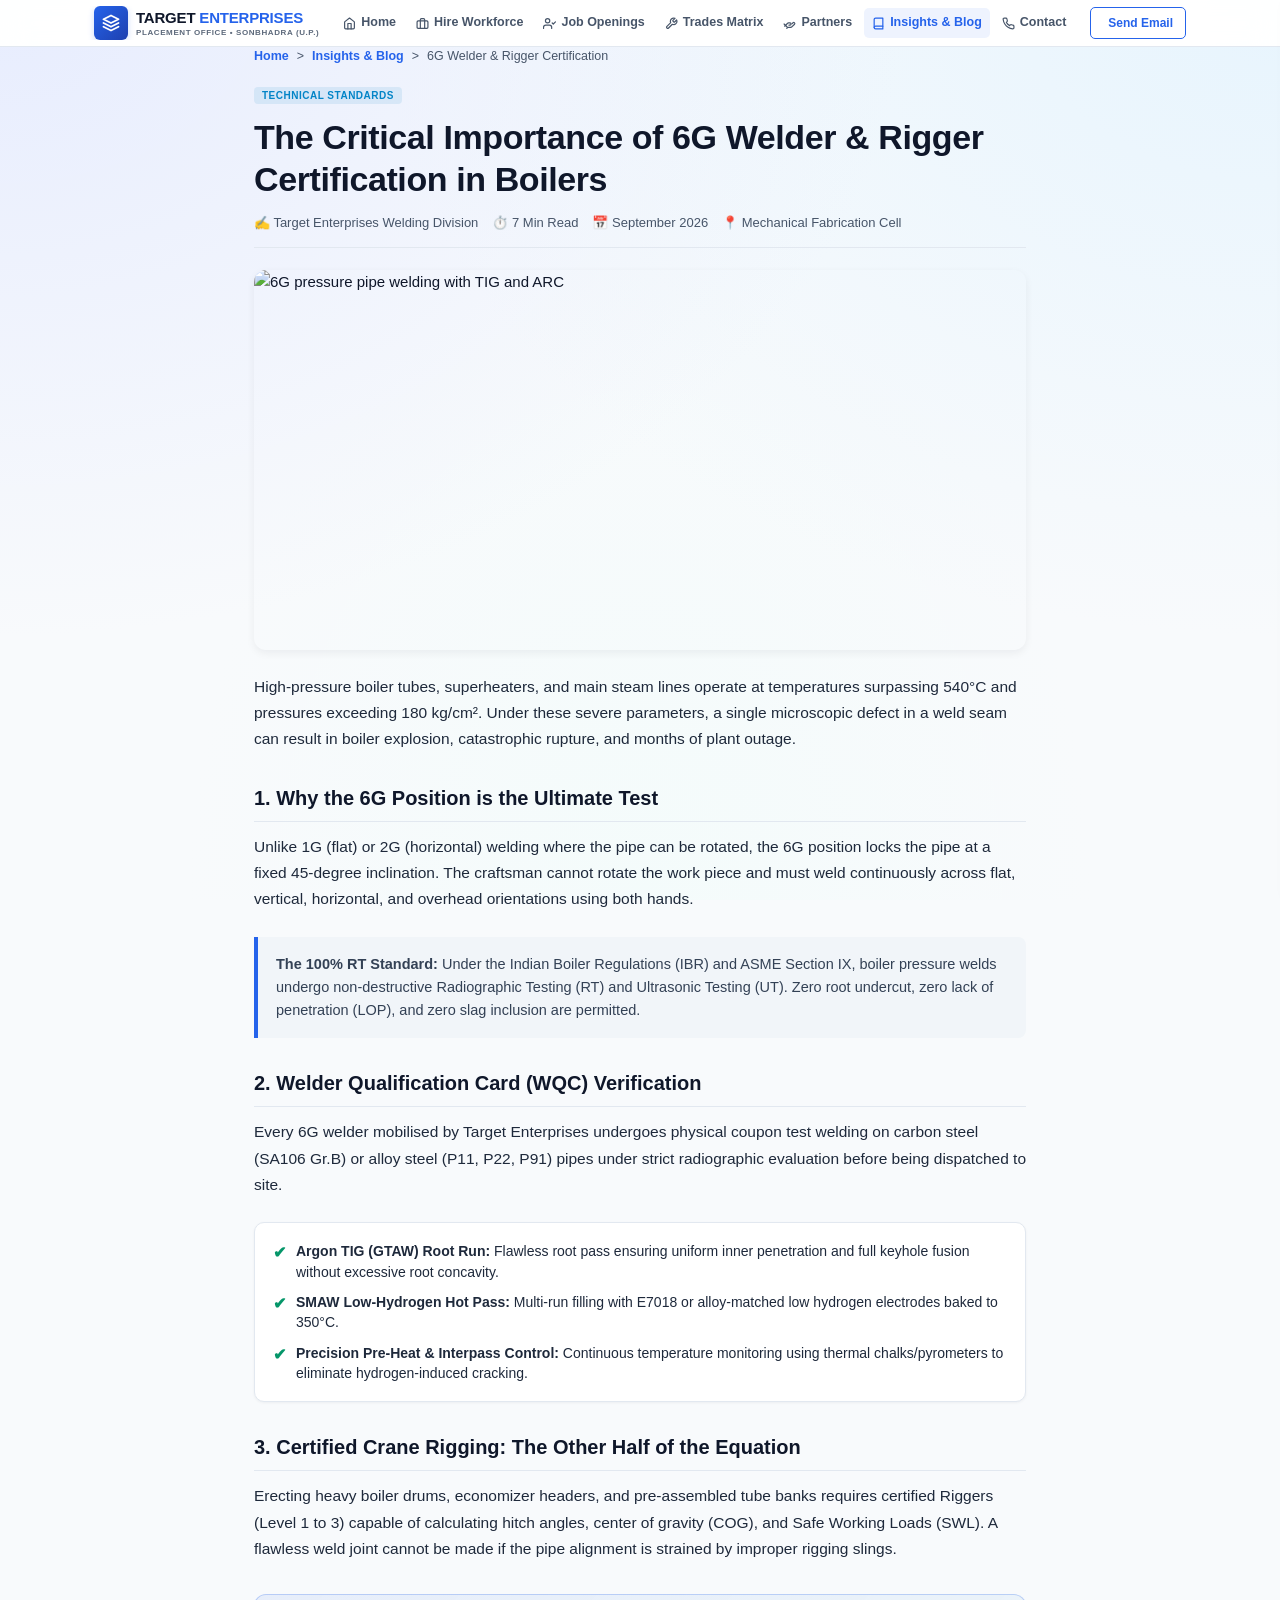
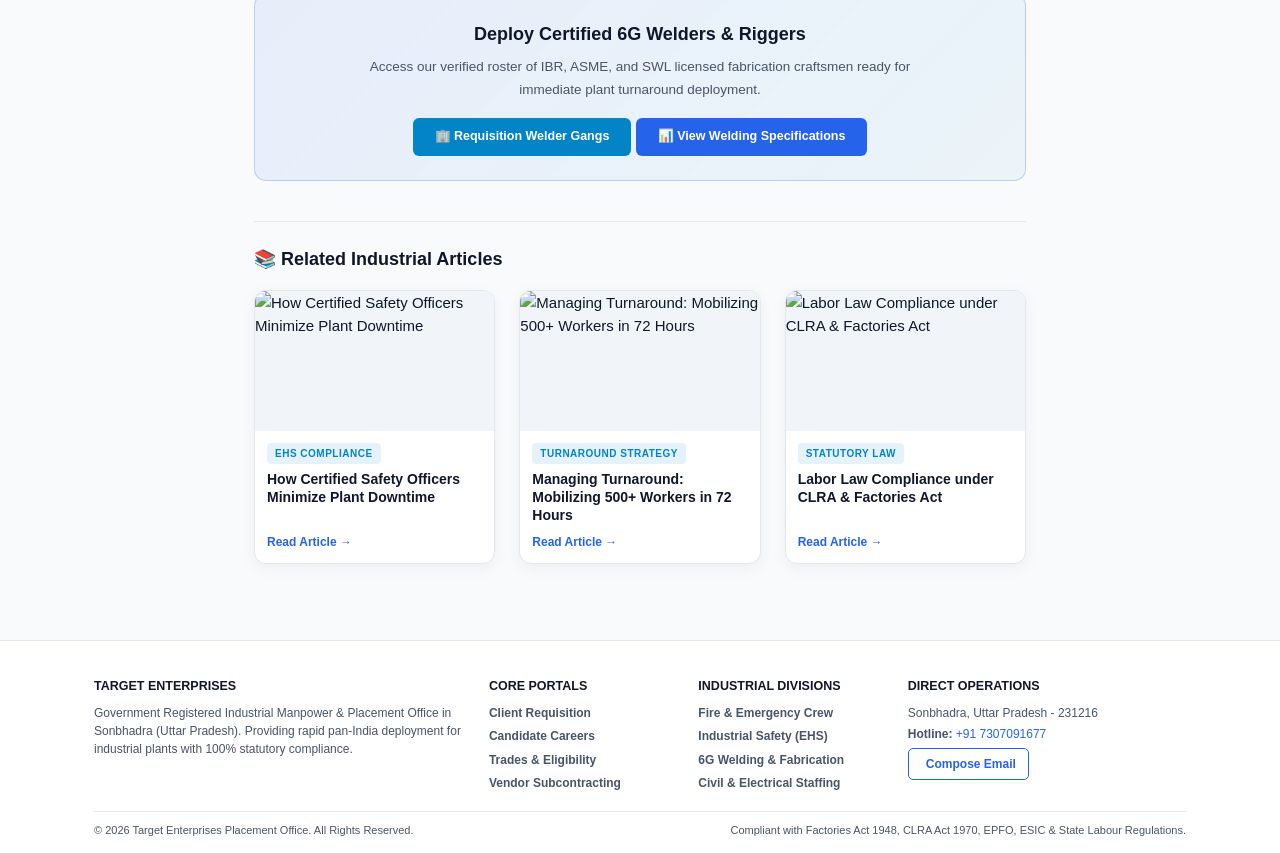
==== commit ec52c0e8: "fix: complete forensic design overhaul - consolidated master CSS, generous airy spacing, centered co" ====
--- a/blog-6g-welder-certification.html
+++ b/blog-6g-welder-certification.html
@@ -6,7 +6,7 @@
   <title>The Critical Importance of 6G Welder Certification | Target Enterprises Placement Office</title>
   <meta name="description" content="Technical overview of 6G pipe welding standards, IBR ASME regulations, and radiographic quality joint preparation in boiler overhauls." />
   <link rel="icon" type="image/svg+xml" href="data:image/svg+xml,%3Csvg xmlns='http://www.w3.org/2000/svg' viewBox='0 0 24 24' fill='none' stroke='%232563eb' stroke-width='2.5' stroke-linecap='round' stroke-linejoin='round'%3E%3Cpath d='M12 2L2 7l10 5 10-5-10-5zM2 17l10 5 10-5M2 12l10 5 10-5'/%3E%3C/svg%3E" />
-  <link rel="stylesheet" href="style.css?v=2026.09.27" />
+  <link rel="stylesheet" href="style.css?v=2026.09.28" />
 </head>
 <body>
 
--- a/style.css
+++ b/style.css
@@ -1,4 +1,4 @@
-/* TARGET ENTERPRISES - FORENSIC MASTER STYLESHEET */
+/* TARGET ENTERPRISES - UNIFIED MASTER DESIGN SYSTEM */
 :root {
   --bg: #f8fafc;
   --surface: #ffffff;
@@ -15,12 +15,13 @@
   --amber: #d97706;
   --purple: #7c3aed;
   --red: #dc2626;
-  --shadow-xs: 0 1px 2px rgba(15, 23, 42, 0.04);
-  --shadow-sm: 0 2px 6px rgba(15, 23, 42, 0.06);
-  --shadow-card: 0 4px 20px -2px rgba(15, 23, 42, 0.07);
+  --shadow-xs: 0 1px 3px rgba(15, 23, 42, 0.05);
+  --shadow-sm: 0 3px 8px rgba(15, 23, 42, 0.06);
+  --shadow-card: 0 4px 20px -2px rgba(15, 23, 42, 0.06);
   --radius: 10px;
 }
 
+/* ZERO-OVERFLOW ROOT ENFORCEMENT */
 *, *::before, *::after {
   box-sizing: border-box;
   margin: 0;
@@ -42,8 +43,8 @@
   position: relative;
   background-color: var(--bg);
   background-image: 
-    radial-gradient(at 0% 0%, rgba(224, 231, 255, 0.75) 0px, transparent 50%),
-    radial-gradient(at 100% 0%, rgba(224, 242, 254, 0.75) 0px, transparent 50%),
+    radial-gradient(at 0% 0%, rgba(224, 231, 255, 0.7) 0px, transparent 50%),
+    radial-gradient(at 100% 0%, rgba(224, 242, 254, 0.7) 0px, transparent 50%),
     radial-gradient(at 50% 100%, rgba(240, 253, 250, 0.5) 0px, transparent 50%);
   background-attachment: fixed;
   color: var(--text-main);
@@ -65,7 +66,7 @@
   overflow: hidden;
 }
 
-/* ================= COMPACT HEADER ================= */
+/* ================= HEADER & NAVBAR ================= */
 .site-header {
   position: sticky;
   top: 0;
@@ -86,8 +87,8 @@
 
 .brand-unit { display: flex; align-items: center; gap: 8px; }
 .brand-icon-box {
-  width: 32px;
-  height: 32px;
+  width: 34px;
+  height: 34px;
   background: linear-gradient(135deg, var(--primary), #1e40af);
   border-radius: 6px;
   display: flex;
@@ -96,11 +97,11 @@
   flex-shrink: 0;
   box-shadow: 0 2px 6px rgba(37, 99, 235, 0.22);
 }
-.brand-icon-box svg { width: 17px; height: 17px; stroke: #ffffff; }
+.brand-icon-box svg { width: 18px; height: 18px; stroke: #ffffff; }
 
 .brand-details { display: flex; flex-direction: column; justify-content: center; }
 .brand-title {
-  font-size: 14.5px;
+  font-size: 15px;
   font-weight: 800;
   letter-spacing: -0.2px;
   color: var(--text-main);
@@ -139,7 +140,7 @@
 .header-action-group { display: flex; align-items: center; gap: 6px; }
 .header-btn {
   height: 32px;
-  padding: 0 11px;
+  padding: 0 12px;
   border-radius: 5px;
   font-size: 12px;
   font-weight: 700;
@@ -233,9 +234,9 @@
 .drawer-links-list a svg { width: 15px; height: 15px; stroke: var(--primary); stroke-width: 2.2; }
 .drawer-links-list a:hover, .drawer-links-list a.active { background: var(--primary-subtle); color: var(--primary); font-weight: 700; }
 
-/* HERO */
+/* ================= HERO & BADGES ================= */
 .hero-wrapper {
-  padding: clamp(20px, 3.5vw, 32px) 0 clamp(14px, 2.5vw, 20px) 0;
+  padding: clamp(22px, 3.5vw, 34px) 0 clamp(14px, 2.5vw, 22px) 0;
   text-align: center;
   width: 100%;
 }
@@ -251,7 +252,7 @@
   box-shadow: 0 1px 4px rgba(37, 99, 235, 0.08);
   font-size: 11px;
   font-weight: 800;
-  padding: 3px 10px;
+  padding: 3px 11px;
   border-radius: 14px;
   text-transform: uppercase;
   letter-spacing: 0.4px;
@@ -283,13 +284,13 @@
   line-height: 1.5;
 }
 
-/* MARQUEE SLIDER */
+/* ================= MARQUEE SLIDER ================= */
 .slider-outer-box {
   width: 100%;
   max-width: 100%;
   overflow: hidden;
   border-radius: var(--radius);
-  margin: 8px 0 24px 0;
+  margin: 8px 0 26px 0;
   border: 1px solid var(--border);
   background: #ffffff;
   contain: paint;
@@ -325,12 +326,12 @@
   100% { transform: translateX(calc(-232px * 4)); }
 }
 
-/* GATEWAYS */
+/* ================= GATEWAYS & FEATURE CARDS ================= */
 .gateway-grid {
   display: grid;
   grid-template-columns: repeat(3, 1fr);
   gap: clamp(12px, 2vw, 16px);
-  margin-bottom: 26px;
+  margin-bottom: 32px;
   text-align: left;
   width: 100%;
 }
@@ -338,14 +339,14 @@
   background: #ffffff;
   border: 1px solid var(--border);
   border-radius: var(--radius);
-  padding: 16px 14px;
+  padding: 18px 16px;
   display: flex;
   flex-direction: column;
   justify-content: space-between;
   box-shadow: var(--shadow-xs);
-  transition: transform 0.2s ease;
-}
-.gateway-card:hover { transform: translateY(-2px); }
+  transition: transform 0.2s ease, box-shadow 0.2s ease;
+}
+.gateway-card:hover { transform: translateY(-2px); box-shadow: var(--shadow-sm); }
 .gate-client { border-top: 4px solid var(--blue); }
 .gate-candidate { border-top: 4px solid var(--green); }
 .gate-partner { border-top: 4px solid var(--purple); }
@@ -354,7 +355,7 @@
 .gateway-desc { font-size: 12.5px; color: var(--text-muted); margin-bottom: 14px; line-height: 1.45; }
 
 .btn-card {
-  height: 36px;
+  height: 38px;
   display: inline-flex;
   align-items: center;
   justify-content: center;
@@ -374,15 +375,15 @@
 .btn-card-primary { background: var(--primary); color: #ffffff; }
 .btn-card:hover { filter: brightness(1.08); }
 
-/* STATS */
+/* ================= STATS BAR ================= */
 .stats-bar {
   display: grid;
   grid-template-columns: repeat(4, 1fr);
   background: #ffffff;
   border: 1px solid var(--border);
   border-radius: var(--radius);
-  padding: 12px 8px;
-  margin-bottom: 26px;
+  padding: 14px 10px;
+  margin-bottom: 34px;
   text-align: center;
   width: 100%;
   box-shadow: var(--shadow-xs);
@@ -392,17 +393,68 @@
 .stat-number { font-size: clamp(17px, 2.3vw, 22px); font-weight: 900; color: var(--primary); }
 .stat-label { font-size: 10px; color: var(--text-muted); font-weight: 700; text-transform: uppercase; }
 
-/* ==========================================================================
-   SERVICES.HTML ARCHITECTURE (ROLE-CARD GRID - NO MORE MIXED TEXT)
-   ========================================================================== */
-
-/* QUICK JUMP ANCHORS BAR */
+/* ================= SECTION SYSTEM & ANCHOR BARS ================= */
+.division-section {
+  background: #ffffff;
+  border: 1px solid var(--border);
+  border-radius: 12px;
+  padding: clamp(18px, 3vw, 26px);
+  margin-bottom: 36px;
+  box-shadow: var(--shadow-card);
+  scroll-margin-top: 60px;
+}
+.division-section.div-green { border-top: 4px solid var(--green); }
+.division-section.div-blue { border-top: 4px solid var(--blue); }
+.division-section.div-purple { border-top: 4px solid var(--purple); }
+.division-section.div-amber { border-top: 4px solid var(--amber); }
+
+.division-header-wrap {
+  margin-bottom: 18px;
+  padding-bottom: 12px;
+  border-bottom: 1px solid var(--border);
+}
+.division-head-row {
+  display: flex;
+  justify-content: space-between;
+  align-items: center;
+  flex-wrap: wrap;
+  gap: 8px;
+  margin-bottom: 6px;
+}
+.division-title {
+  font-size: clamp(16px, 2vw, 19px);
+  font-weight: 900;
+  color: var(--text-main);
+  display: flex;
+  align-items: center;
+  gap: 8px;
+}
+.division-tags { display: flex; gap: 6px; flex-wrap: wrap; }
+.div-tag {
+  font-size: 10px;
+  font-weight: 800;
+  text-transform: uppercase;
+  letter-spacing: 0.4px;
+  padding: 3px 8px;
+  border-radius: 4px;
+}
+.div-tag-green { background: rgba(5, 150, 105, 0.1); color: var(--green); }
+.div-tag-blue { background: rgba(2, 132, 199, 0.1); color: var(--blue); }
+.div-tag-purple { background: rgba(124, 58, 237, 0.1); color: var(--purple); }
+.div-tag-amber { background: rgba(217, 119, 6, 0.1); color: var(--amber); }
+
+.division-overview {
+  font-size: 13.5px;
+  color: var(--text-muted);
+  line-height: 1.5;
+}
+
 .anchor-nav-bar {
   display: flex;
   gap: 8px;
   overflow-x: auto;
   padding: 4px 2px 14px 2px;
-  margin-bottom: 16px;
+  margin-bottom: 18px;
   scrollbar-width: none;
   -webkit-overflow-scrolling: touch;
 }
@@ -426,74 +478,13 @@
   border-color: var(--primary);
 }
 
-/* DIVISION SECTION CONTAINER */
-.division-section {
-  background: var(--surface);
-  border: 1px solid var(--border);
-  border-radius: 12px;
-  padding: clamp(16px, 3vw, 24px);
-  margin-bottom: 26px;
-  box-shadow: var(--shadow-card);
-  scroll-margin-top: 60px;
-}
-.division-section.div-green { border-top: 4px solid var(--green); }
-.division-section.div-blue { border-top: 4px solid var(--blue); }
-.division-section.div-purple { border-top: 4px solid var(--purple); }
-.division-section.div-amber { border-top: 4px solid var(--amber); }
-
-.division-header-wrap {
-  margin-bottom: 16px;
-  padding-bottom: 12px;
-  border-bottom: 1px solid var(--border);
-}
-.division-head-row {
-  display: flex;
-  justify-content: space-between;
-  align-items: center;
-  flex-wrap: wrap;
-  gap: 8px;
-  margin-bottom: 6px;
-}
-.division-title {
-  font-size: clamp(16px, 2vw, 19px);
-  font-weight: 900;
-  color: var(--text-main);
-  display: flex;
-  align-items: center;
-  gap: 8px;
-}
-.division-tags {
-  display: flex;
-  gap: 6px;
-  flex-wrap: wrap;
-}
-.div-tag {
-  font-size: 10px;
-  font-weight: 800;
-  text-transform: uppercase;
-  letter-spacing: 0.4px;
-  padding: 3px 8px;
-  border-radius: 4px;
-}
-.div-tag-green { background: rgba(5, 150, 105, 0.1); color: var(--green); }
-.div-tag-blue { background: rgba(2, 132, 199, 0.1); color: var(--blue); }
-.div-tag-purple { background: rgba(124, 58, 237, 0.1); color: var(--purple); }
-.div-tag-amber { background: rgba(217, 119, 6, 0.1); color: var(--amber); }
-
-.division-overview {
-  font-size: 13.5px;
-  color: var(--text-muted);
-  line-height: 1.5;
-}
-
-/* INDEPENDENT ROLE CARDS (SUB-CARD GRID) */
+/* ================= ROLE-CARD SUB-GRID ================= */
 .role-cards-grid {
   display: grid;
   grid-template-columns: repeat(auto-fit, minmax(280px, 1fr));
   gap: 14px;
   margin: 16px 0 20px 0;
 }
-
 .role-spec-card {
   background: var(--bg);
   border: 1px solid var(--border);
@@ -510,7 +501,6 @@
   background: #ffffff;
   box-shadow: var(--shadow-sm);
 }
-
 .role-card-top {
   display: flex;
   justify-content: space-between;
@@ -536,18 +526,13 @@
   border-radius: 4px;
   white-space: nowrap;
 }
-
 .role-info-rows {
   display: flex;
   flex-direction: column;
   gap: 8px;
   margin-bottom: 6px;
 }
-.role-info-item {
-  display: flex;
-  flex-direction: column;
-  gap: 2px;
-}
+.role-info-item { display: flex; flex-direction: column; gap: 2px; }
 .role-info-lbl {
   font-size: 10px;
   font-weight: 800;
@@ -570,386 +555,13 @@
   border-top: 1px solid var(--border);
 }
 
-/* COMPARISON MATRIX TABLE */
-.matrix-table-wrap {
-  width: 100%;
-  overflow-x: auto;
-  border: 1px solid var(--border);
-  border-radius: 8px;
-  background: #ffffff;
-  margin-top: 14px;
-  -webkit-overflow-scrolling: touch;
-}
-.matrix-table {
-  width: 100%;
-  border-collapse: collapse;
-  font-size: 12.5px;
-  text-align: left;
-  min-width: 580px;
-}
-.matrix-table th {
-  background: var(--surface-subtle);
-  padding: 10px 12px;
-  font-weight: 800;
-  color: var(--text-main);
-  border-bottom: 1px solid var(--border);
-  text-transform: uppercase;
-  font-size: 10.5px;
-  letter-spacing: 0.4px;
-}
-.matrix-table td {
-  padding: 10px 12px;
-  border-bottom: 1px solid var(--border);
-  color: var(--text-muted);
-}
-.matrix-table tr:last-child td { border-bottom: none; }
-.matrix-table tr:hover td { background: var(--bg); color: var(--text-main); }
-
-/* FORMS */
-.form-card-wrapper {
-  background: #ffffff;
-  border: 1px solid var(--border);
-  border-radius: 12px;
-  padding: clamp(16px, 3vw, 26px);
-  margin: 0 auto 30px auto;
-  box-shadow: var(--shadow-card);
-  width: 100%;
-  max-width: 720px;
-}
-.gateway-grid .form-card-wrapper {
-  max-width: 100%;
-  margin: 0;
-  padding: clamp(14px, 2.5vw, 20px);
-}
-.form-grid-2col {
-  display: grid;
-  grid-template-columns: 1fr 1fr;
-  gap: 12px 14px;
-  text-align: left;
-  width: 100%;
-}
-.col-full { grid-column: 1 / -1; }
-
-.form-group-item { display: flex; flex-direction: column; gap: 4px; width: 100%; }
-.form-group-item label {
-  font-size: 11.5px;
-  font-weight: 700;
-  color: #334155;
-  text-transform: uppercase;
-  letter-spacing: 0.3px;
-}
-.form-group-item input,
-.form-group-item select,
-.form-group-item textarea {
-  width: 100%;
-  height: 40px;
-  background: #ffffff;
-  border: 1px solid var(--border-input);
-  border-radius: 6px;
-  padding: 7px 11px;
-  color: var(--text-main);
-  font-size: 13.5px;
-  outline: none;
-  font-family: inherit;
-  transition: border-color 0.15s ease, box-shadow 0.15s ease;
-}
-.form-group-item textarea { height: auto; min-height: 80px; padding: 8px 11px; }
-.form-group-item input:focus,
-.form-group-item select:focus,
-.form-group-item textarea:focus {
-  border-color: var(--primary);
-  box-shadow: 0 0 0 2px var(--primary-subtle);
-}
-.form-group-item input[type="file"] {
-  height: auto;
-  padding: 7px 9px;
-  font-size: 12px;
-  border-style: dashed;
-  background: var(--surface-subtle);
-}
-
-.btn-submit-action {
-  grid-column: 1 / -1;
-  height: 42px;
-  max-width: 340px;
-  margin: 10px auto 0 auto;
-  width: 100%;
-  display: inline-flex;
-  align-items: center;
-  justify-content: center;
-  text-align: center;
-  gap: 6px;
-  padding: 0 18px;
-  border-radius: 6px;
-  font-size: 13.5px;
-  font-weight: 800;
-  cursor: pointer;
-  border: none;
-  color: #ffffff;
-  background: linear-gradient(135deg, var(--primary), #1d4ed8);
-  box-shadow: 0 2px 6px rgba(37, 99, 235, 0.25);
-  transition: all 0.15s ease;
-}
-.btn-submit-action:hover { filter: brightness(1.08); transform: translateY(-1px); }
-
-/* WEBMAIL */
-.webmail-composer-card {
-  background: #ffffff;
-  border: 1px solid var(--border);
-  border-radius: 12px;
-  overflow: hidden;
-  box-shadow: var(--shadow-card);
-  max-width: 720px;
-  margin: 0 auto 30px auto;
-  width: 100%;
-}
-.webmail-top-strip {
-  background: var(--surface-subtle);
-  border-bottom: 1px solid var(--border);
-  padding: 10px 15px;
-  display: flex;
-  align-items: center;
-  justify-content: space-between;
-}
-.webmail-top-strip h3 { font-size: 13px; font-weight: 800; color: #1e293b; display: flex; align-items: center; gap: 5px; }
-.pulse-green-dot { width: 7px; height: 7px; border-radius: 50%; background: var(--green); display: inline-block; }
-.webmail-inner-padding { padding: clamp(14px, 3vw, 24px); }
-.webmail-to-row {
-  display: flex;
-  align-items: center;
-  border-bottom: 1px solid var(--border);
-  padding: 6px 0;
-  font-size: 12px;
-}
-.webmail-to-label { width: 52px; font-weight: 800; color: var(--text-muted); }
-.webmail-to-val { font-weight: 700; color: var(--primary); }
-
-.feedback-alert {
-  display: none;
-  grid-column: 1 / -1;
-  padding: 9px 12px;
-  border-radius: 6px;
-  font-size: 12.5px;
-  font-weight: 700;
-  text-align: center;
-}
-.alert-ok { background: #ecfdf5; color: #065f46; border: 1px solid #a7f3d0; }
-.alert-fail { background: #fef2f2; color: #991b1b; border: 1px solid #fecaca; }
-
-/* COMPLIANCE NOTE */
-.compliance-note {
-  font-size: 11.5px;
-  color: var(--text-muted);
-  background: var(--surface-subtle);
-  border: 1px dashed var(--border);
-  border-radius: 6px;
-  padding: 8px 11px;
-  margin-top: 7px;
-  line-height: 1.4;
-}
-
-/* FOOTER */
-.site-footer-4col {
-  background: #ffffff;
-  border-top: 1px solid var(--border);
-  padding: clamp(26px, 4vw, 36px) 0 14px 0;
-  margin-top: 30px;
-  width: 100%;
-}
-.footer-grid {
-  display: grid;
-  grid-template-columns: 2fr 1fr 1fr 1.5fr;
-  gap: clamp(15px, 2.5vw, 24px);
-  margin-bottom: 18px;
-  text-align: left;
-}
-.footer-col h4 { font-size: 12.5px; font-weight: 800; color: var(--text-main); margin-bottom: 7px; text-transform: uppercase; }
-.footer-col p { font-size: 12px; color: var(--text-muted); line-height: 1.5; }
-.footer-links-list { list-style: none; display: flex; flex-direction: column; gap: 5px; font-size: 12px; }
-.footer-links-list a { color: var(--text-muted); font-weight: 600; }
-.footer-links-list a:hover { color: var(--primary); }
-.footer-bottom-bar {
-  border-top: 1px solid var(--border);
-  padding-top: 10px;
-  display: flex;
-  justify-content: space-between;
-  align-items: center;
-  flex-wrap: wrap;
-  gap: 6px;
-  font-size: 11px;
-  color: var(--text-muted);
-}
-
-/* MOBILE DOCK */
-.mobile-sticky-dock {
-  display: none;
-  position: fixed;
-  bottom: 0;
-  left: 0;
-  right: 0;
-  background: #ffffff;
-  border-top: 1px solid var(--border);
-  padding: 6px 8px calc(6px + env(safe-area-inset-bottom, 0px)) 8px;
-  z-index: 1500;
-  gap: 5px;
-  box-shadow: 0 -2px 8px rgba(0,0,0,0.05);
-}
-.dock-btn {
-  flex: 1;
-  height: 36px;
-  border-radius: 6px;
-  font-size: 11px;
-  font-weight: 700;
-  display: flex;
-  align-items: center;
-  justify-content: center;
-  text-align: center;
-  gap: 4px;
-  border: 1px solid var(--border);
-  background: var(--surface-subtle);
-  color: var(--text-main);
-}
-.dock-btn svg { width: 14px; height: 14px; stroke: currentColor; stroke-width: 2.2; }
-.dock-btn-primary { background: var(--primary); color: #ffffff; border-color: var(--primary); }
-
-/* BREAKPOINTS */
-@media (max-width: 960px) {
-  .main-nav-links { display: none; }
-  .header-btn-icon-menu { display: inline-flex; }
-  .gateway-grid { grid-template-columns: repeat(2, 1fr); }
-  .footer-grid { grid-template-columns: 1fr 1fr; }
-}
-
-@media (max-width: 768px) {
-  body {
-    padding-bottom: calc(56px + env(safe-area-inset-bottom, 0px));
-  }
-  .mobile-sticky-dock { display: flex; }
-  .stats-bar { grid-template-columns: repeat(2, 1fr); }
-  .stat-item:nth-child(2) { border-right: none; }
-  
-  .form-group-item input,
-  .form-group-item select,
-  .form-group-item textarea {
-    font-size: 16px !important;
-  }
-}
-
-@media (max-width: 640px) {
-  .gateway-grid,
-  .role-cards-grid,
-  .form-grid-2col {
-    grid-template-columns: 1fr !important;
-  }
-  .btn-submit-action {
-    max-width: 100%;
-  }
-  .footer-grid { grid-template-columns: 1fr; gap: 14px; }
-  .footer-bottom-bar { text-align: center; flex-direction: column; }
-}
-
-/* ==========================================================================
-   POINT-BY-POINT PARTNER ADVANTAGES STYLING (ZERO MIXED TEXT)
-   ========================================================================== */
-.advantages-grid {
-  display: grid;
-  grid-template-columns: repeat(3, 1fr);
-  gap: 14px;
-  margin: 16px 0 20px 0;
-}
-.advantage-card {
-  background: #ffffff;
-  border: 1px solid var(--border);
-  border-radius: var(--radius);
-  padding: 16px 14px;
-  box-shadow: var(--shadow-xs);
-  transition: transform 0.2s ease, border-color 0.15s ease, box-shadow 0.2s ease;
-  display: flex;
-  flex-direction: column;
-  justify-content: space-between;
-}
-.advantage-card:hover {
-  transform: translateY(-2px);
-  border-color: var(--purple);
-  box-shadow: var(--shadow-sm);
-}
-.advantage-card-head {
-  display: flex;
-  justify-content: space-between;
-  align-items: center;
-  gap: 8px;
-  margin-bottom: 10px;
-  padding-bottom: 8px;
-  border-bottom: 1px solid var(--border);
-}
-.advantage-card-title {
-  font-size: 14.5px;
-  font-weight: 800;
-  color: var(--text-main);
-  line-height: 1.3;
-}
-.advantage-card-badge {
-  font-size: 10px;
-  font-weight: 800;
-  background: rgba(124, 58, 237, 0.08);
-  color: var(--purple);
-  border: 1px solid rgba(124, 58, 237, 0.2);
-  padding: 2px 7px;
-  border-radius: 4px;
-  white-space: nowrap;
-}
-.advantage-points-list {
-  list-style: none;
-  display: flex;
-  flex-direction: column;
-  gap: 8px;
-  margin: 6px 0 12px 0;
-}
-.advantage-point {
-  display: flex;
-  align-items: flex-start;
-  gap: 8px;
-  font-size: 12.5px;
-  line-height: 1.45;
-  color: var(--text-main);
-}
-.advantage-check {
-  color: var(--green);
-  font-weight: 900;
-  font-size: 13px;
-  line-height: 1.2;
-  flex-shrink: 0;
-}
-.advantage-tag {
-  margin-top: auto;
-  padding-top: 8px;
-  border-top: 1px dashed var(--border);
-  font-size: 11px;
-  font-weight: 700;
-  color: var(--purple);
-  display: flex;
-  align-items: center;
-  gap: 5px;
-}
-
-@media (max-width: 960px) {
-  .advantages-grid { grid-template-columns: repeat(2, 1fr); }
-}
-@media (max-width: 640px) {
-  .advantages-grid { grid-template-columns: 1fr !important; }
-}
-
-
-/* ==========================================================================
-   ENHANCED 4-STEP WORKFLOW CARDS & GENEROUS SECTION SPACING
-   ========================================================================== */
+/* ================= 4-STEP ONBOARDING WORKFLOW CARDS ================= */
 .workflow-steps-flow {
   display: grid;
   grid-template-columns: repeat(2, 1fr);
   gap: clamp(14px, 2.5vw, 20px);
   margin: 18px 0 24px 0;
 }
-
 .workflow-card {
   background: #ffffff;
   border: 1px solid var(--border);
@@ -965,7 +577,6 @@
   transform: translateY(-2px);
   box-shadow: 0 8px 20px rgba(15, 23, 42, 0.08);
 }
-
 .workflow-card.step-1 { border-left: 5px solid var(--purple); }
 .workflow-card.step-2 { border-left: 5px solid var(--blue); }
 .workflow-card.step-3 { border-left: 5px solid var(--green); }
@@ -980,7 +591,6 @@
   padding-bottom: 8px;
   border-bottom: 1px solid rgba(226, 232, 240, 0.8);
 }
-
 .workflow-badge {
   display: inline-flex;
   align-items: center;
@@ -1005,7 +615,6 @@
   border-radius: 4px;
   white-space: nowrap;
 }
-
 .workflow-title {
   font-size: 15.5px;
   font-weight: 800;
@@ -1013,14 +622,12 @@
   line-height: 1.35;
   margin-bottom: 8px;
 }
-
 .workflow-desc {
   font-size: 13px;
   color: var(--text-muted);
   line-height: 1.5;
   margin-bottom: 14px;
 }
-
 .workflow-footer-pill {
   margin-top: auto;
   font-size: 11.5px;
@@ -1033,35 +640,272 @@
   line-height: 1.35;
 }
 
-/* SECTION SPACING EXPANSION */
-.division-section {
-  margin-bottom: 38px !important;
-}
-.rich-section {
-  margin: 38px 0 !important;
-}
+/* ================= PARTNER ADVANTAGES GRID ================= */
+.advantages-grid {
+  display: grid;
+  grid-template-columns: repeat(3, 1fr);
+  gap: 14px;
+  margin: 16px 0 20px 0;
+}
+.advantage-card {
+  background: #ffffff;
+  border: 1px solid var(--border);
+  border-radius: var(--radius);
+  padding: 16px 14px;
+  box-shadow: var(--shadow-xs);
+  transition: transform 0.2s ease, border-color 0.15s ease, box-shadow 0.2s ease;
+  display: flex;
+  flex-direction: column;
+  justify-content: space-between;
+}
+.advantage-card:hover {
+  transform: translateY(-2px);
+  border-color: var(--purple);
+  box-shadow: var(--shadow-sm);
+}
+.advantage-card-head {
+  display: flex;
+  justify-content: space-between;
+  align-items: center;
+  gap: 8px;
+  margin-bottom: 10px;
+  padding-bottom: 8px;
+  border-bottom: 1px solid var(--border);
+}
+.advantage-card-title {
+  font-size: 14.5px;
+  font-weight: 800;
+  color: var(--text-main);
+  line-height: 1.3;
+}
+.advantage-card-badge {
+  font-size: 10px;
+  font-weight: 800;
+  background: rgba(124, 58, 237, 0.08);
+  color: var(--purple);
+  border: 1px solid rgba(124, 58, 237, 0.2);
+  padding: 2px 7px;
+  border-radius: 4px;
+  white-space: nowrap;
+}
+.advantage-points-list {
+  list-style: none;
+  display: flex;
+  flex-direction: column;
+  gap: 8px;
+  margin: 6px 0 12px 0;
+}
+.advantage-point {
+  display: flex;
+  align-items: flex-start;
+  gap: 8px;
+  font-size: 12.5px;
+  line-height: 1.45;
+  color: var(--text-main);
+}
+.advantage-check {
+  color: var(--green);
+  font-weight: 900;
+  font-size: 13px;
+  line-height: 1.2;
+  flex-shrink: 0;
+}
+.advantage-tag {
+  margin-top: auto;
+  padding-top: 8px;
+  border-top: 1px dashed var(--border);
+  font-size: 11px;
+  font-weight: 700;
+  color: var(--purple);
+  display: flex;
+  align-items: center;
+  gap: 5px;
+}
+
+/* ================= TABLES ================= */
+.matrix-table-wrap {
+  width: 100%;
+  overflow-x: auto;
+  border: 1px solid var(--border);
+  border-radius: 8px;
+  background: #ffffff;
+  margin-top: 14px;
+  -webkit-overflow-scrolling: touch;
+}
+.matrix-table {
+  width: 100%;
+  border-collapse: collapse;
+  font-size: 12.5px;
+  text-align: left;
+  min-width: 580px;
+}
+.matrix-table th {
+  background: var(--surface-subtle);
+  padding: 10px 12px;
+  font-weight: 800;
+  color: var(--text-main);
+  border-bottom: 1px solid var(--border);
+  text-transform: uppercase;
+  font-size: 10.5px;
+  letter-spacing: 0.4px;
+}
+.matrix-table td {
+  padding: 10px 12px;
+  border-bottom: 1px solid var(--border);
+  color: var(--text-muted);
+}
+.matrix-table tr:last-child td { border-bottom: none; }
+.matrix-table tr:hover td { background: var(--bg); color: var(--text-main); }
+
+/* ================= COMPACT CENTERED FORMS ================= */
 .form-card-wrapper {
-  margin-bottom: 38px !important;
-}
-
-@media (max-width: 768px) {
-  .workflow-steps-flow {
-    grid-template-columns: 1fr !important;
-    gap: 16px !important;
-  }
-}
-
-
-/* ==========================================================================
-   DEDICATED BLOG HUB & ARTICLE PAGES STYLING (MODERN & INTERACTIVE)
-   ========================================================================== */
+  background: #ffffff;
+  border: 1px solid var(--border);
+  border-radius: 12px;
+  padding: clamp(18px, 3.5vw, 30px);
+  margin: 0 auto 36px auto;
+  box-shadow: var(--shadow-card);
+  width: 100%;
+  max-width: 740px;
+}
+.gateway-grid .form-card-wrapper {
+  max-width: 100%;
+  margin: 0;
+  padding: clamp(14px, 2.5vw, 20px);
+}
+.form-grid-2col {
+  display: grid;
+  grid-template-columns: 1fr 1fr;
+  gap: 14px 16px;
+  text-align: left;
+  width: 100%;
+}
+.col-full { grid-column: 1 / -1; }
+
+.form-group-item { display: flex; flex-direction: column; gap: 4px; width: 100%; }
+.form-group-item label {
+  font-size: 11.5px;
+  font-weight: 700;
+  color: #334155;
+  text-transform: uppercase;
+  letter-spacing: 0.3px;
+}
+.form-group-item input,
+.form-group-item select,
+.form-group-item textarea {
+  width: 100%;
+  height: 40px;
+  background: #ffffff;
+  border: 1px solid var(--border-input);
+  border-radius: 6px;
+  padding: 7px 11px;
+  color: var(--text-main);
+  font-size: 13.5px;
+  outline: none;
+  font-family: inherit;
+  transition: border-color 0.15s ease, box-shadow 0.15s ease;
+}
+.form-group-item textarea { height: auto; min-height: 80px; padding: 8px 11px; }
+.form-group-item input:focus,
+.form-group-item select:focus,
+.form-group-item textarea:focus {
+  border-color: var(--primary);
+  box-shadow: 0 0 0 2px var(--primary-subtle);
+}
+.form-group-item input[type="file"] {
+  height: auto;
+  padding: 7px 9px;
+  font-size: 12px;
+  border-style: dashed;
+  background: var(--surface-subtle);
+}
+
+.btn-submit-action {
+  grid-column: 1 / -1;
+  height: 42px;
+  max-width: 340px;
+  margin: 12px auto 0 auto;
+  width: 100%;
+  display: inline-flex;
+  align-items: center;
+  justify-content: center;
+  text-align: center;
+  gap: 6px;
+  padding: 0 18px;
+  border-radius: 6px;
+  font-size: 13.5px;
+  font-weight: 800;
+  cursor: pointer;
+  border: none;
+  color: #ffffff;
+  background: linear-gradient(135deg, var(--primary), #1d4ed8);
+  box-shadow: 0 2px 6px rgba(37, 99, 235, 0.25);
+  transition: all 0.15s ease;
+}
+.btn-submit-action:hover { filter: brightness(1.08); transform: translateY(-1px); }
+
+/* WEBMAIL */
+.webmail-composer-card {
+  background: #ffffff;
+  border: 1px solid var(--border);
+  border-radius: 12px;
+  overflow: hidden;
+  box-shadow: var(--shadow-card);
+  max-width: 740px;
+  margin: 0 auto 36px auto;
+  width: 100%;
+}
+.webmail-top-strip {
+  background: var(--surface-subtle);
+  border-bottom: 1px solid var(--border);
+  padding: 10px 16px;
+  display: flex;
+  align-items: center;
+  justify-content: space-between;
+}
+.webmail-top-strip h3 { font-size: 13px; font-weight: 800; color: #1e293b; display: flex; align-items: center; gap: 5px; }
+.pulse-green-dot { width: 7px; height: 7px; border-radius: 50%; background: var(--green); display: inline-block; }
+.webmail-inner-padding { padding: clamp(16px, 3vw, 24px); }
+.webmail-to-row {
+  display: flex;
+  align-items: center;
+  border-bottom: 1px solid var(--border);
+  padding: 6px 0;
+  font-size: 12px;
+}
+.webmail-to-label { width: 52px; font-weight: 800; color: var(--text-muted); }
+.webmail-to-val { font-weight: 700; color: var(--primary); }
+
+.feedback-alert {
+  display: none;
+  grid-column: 1 / -1;
+  padding: 10px 14px;
+  border-radius: 6px;
+  font-size: 13px;
+  font-weight: 700;
+  text-align: center;
+}
+.alert-ok { background: #ecfdf5; color: #065f46; border: 1px solid #a7f3d0; }
+.alert-fail { background: #fef2f2; color: #991b1b; border: 1px solid #fecaca; }
+
+.compliance-note {
+  font-size: 11.5px;
+  color: var(--text-muted);
+  background: var(--surface-subtle);
+  border: 1px dashed var(--border);
+  border-radius: 6px;
+  padding: 8px 11px;
+  margin-top: 7px;
+  line-height: 1.4;
+}
+
+/* ================= BLOG HUB & ARTICLE PAGES ================= */
 .blog-hub-grid {
   display: grid;
   grid-template-columns: repeat(3, 1fr);
   gap: clamp(16px, 2.5vw, 24px);
   margin: 24px 0 36px 0;
 }
-
 .blog-card-item {
   background: #ffffff;
   border: 1px solid var(--border);
@@ -1078,7 +922,6 @@
   box-shadow: 0 10px 25px rgba(15, 23, 42, 0.09);
   border-color: var(--primary);
 }
-
 .blog-card-img-wrap {
   width: 100%;
   height: 190px;
@@ -1093,9 +936,7 @@
   display: block;
   transition: transform 0.3s ease;
 }
-.blog-card-item:hover .blog-card-img-wrap img {
-  transform: scale(1.04);
-}
+.blog-card-item:hover .blog-card-img-wrap img { transform: scale(1.04); }
 
 .blog-card-content {
   padding: 16px 16px 18px 16px;
@@ -1126,16 +967,14 @@
 .cat-safety { background: rgba(220, 38, 38, 0.1); color: var(--red); }
 
 .blog-card-title {
-  font-size: 16px;
+  font-size: 15.5px;
   font-weight: 800;
   color: var(--text-main);
   line-height: 1.35;
   margin-bottom: 8px;
   transition: color 0.15s ease;
 }
-.blog-card-item:hover .blog-card-title {
-  color: var(--primary);
-}
+.blog-card-item:hover .blog-card-title { color: var(--primary); }
 .blog-card-excerpt {
   font-size: 13px;
   color: var(--text-muted);
@@ -1152,16 +991,9 @@
   gap: 6px;
   transition: gap 0.15s ease;
 }
-.blog-card-item:hover .blog-read-btn {
-  gap: 9px;
-}
-
-/* ================= SINGLE ARTICLE PAGE STYLING ================= */
-.article-container {
-  max-width: 820px;
-  margin: 0 auto 40px auto;
-}
-
+.blog-card-item:hover .blog-read-btn { gap: 9px; }
+
+.article-container { max-width: 820px; margin: 0 auto 40px auto; }
 .article-breadcrumb {
   display: flex;
   align-items: center;
@@ -1172,11 +1004,7 @@
   flex-wrap: wrap;
 }
 .article-breadcrumb a { color: var(--primary); font-weight: 600; }
-
-.article-header {
-  text-align: left;
-  margin-bottom: 22px;
-}
+.article-header { text-align: left; margin-bottom: 22px; }
 .article-main-title {
   font-size: clamp(22px, 3.8vw, 34px);
   font-weight: 900;
@@ -1195,7 +1023,6 @@
   border-bottom: 1px solid var(--border);
   flex-wrap: wrap;
 }
-
 .article-featured-image {
   width: 100%;
   height: clamp(220px, 45vw, 380px);
@@ -1204,37 +1031,17 @@
   margin-bottom: 24px;
   box-shadow: var(--shadow-sm);
 }
-.article-featured-image img {
-  width: 100%;
-  height: 100%;
-  object-fit: cover;
-  display: block;
-}
-
-.article-body-content {
-  font-size: 15.5px;
-  line-height: 1.7;
-  color: #1e293b;
-  text-align: left;
-}
-.article-body-content p {
-  margin-bottom: 18px;
-}
+.article-featured-image img { width: 100%; height: 100%; object-fit: cover; display: block; }
+.article-body-content { font-size: 15.5px; line-height: 1.7; color: #1e293b; text-align: left; }
+.article-body-content p { margin-bottom: 18px; }
 .article-body-content h2 {
-  font-size: 21px;
+  font-size: 20px;
   font-weight: 800;
   color: var(--text-main);
   margin: 28px 0 12px 0;
   padding-bottom: 6px;
   border-bottom: 1px solid var(--border);
 }
-.article-body-content h3 {
-  font-size: 17px;
-  font-weight: 800;
-  color: var(--primary);
-  margin: 20px 0 8px 0;
-}
-
 .article-callout-box {
   background: var(--surface-subtle);
   border-left: 4px solid var(--primary);
@@ -1245,7 +1052,6 @@
   line-height: 1.6;
   color: #334155;
 }
-
 .article-checklist-grid {
   background: #ffffff;
   border: 1px solid var(--border);
@@ -1263,13 +1069,7 @@
   line-height: 1.45;
 }
 .checklist-item:last-child { margin-bottom: 0; }
-.check-icon {
-  color: var(--green);
-  font-size: 16px;
-  font-weight: 900;
-  flex-shrink: 0;
-}
-
+.check-icon { color: var(--green); font-size: 16px; font-weight: 900; flex-shrink: 0; }
 .article-cta-card {
   background: linear-gradient(135deg, rgba(37, 99, 235, 0.08), rgba(2, 132, 199, 0.05));
   border: 1.5px solid rgba(37, 99, 235, 0.25);
@@ -1278,35 +1078,112 @@
   margin: 32px 0;
   text-align: center;
 }
-.article-cta-card h3 {
-  font-size: 18px;
-  font-weight: 900;
-  color: var(--text-main);
-  margin-bottom: 6px;
-}
-.article-cta-card p {
-  font-size: 13.5px;
-  color: var(--text-muted);
-  max-width: 580px;
-  margin: 0 auto 16px auto;
-}
-
+.article-cta-card h3 { font-size: 18px; font-weight: 900; color: var(--text-main); margin-bottom: 6px; }
+.article-cta-card p { font-size: 13.5px; color: var(--text-muted); max-width: 580px; margin: 0 auto 16px auto; }
 .related-posts-sec {
   margin-top: 40px;
   padding-top: 24px;
   border-top: 1px solid var(--border);
   text-align: left;
 }
-.related-posts-sec h3 {
-  font-size: 18px;
-  font-weight: 800;
-  color: var(--text-main);
-  margin-bottom: 16px;
-}
-
+.related-posts-sec h3 { font-size: 18px; font-weight: 800; color: var(--text-main); margin-bottom: 16px; }
+
+/* ================= FOOTER ================= */
+.site-footer-4col {
+  background: #ffffff;
+  border-top: 1px solid var(--border);
+  padding: clamp(26px, 4vw, 36px) 0 14px 0;
+  margin-top: 36px;
+  width: 100%;
+}
+.footer-grid {
+  display: grid;
+  grid-template-columns: 2fr 1fr 1fr 1.5fr;
+  gap: clamp(15px, 2.5vw, 24px);
+  margin-bottom: 18px;
+  text-align: left;
+}
+.footer-col h4 { font-size: 12.5px; font-weight: 800; color: var(--text-main); margin-bottom: 7px; text-transform: uppercase; }
+.footer-col p { font-size: 12px; color: var(--text-muted); line-height: 1.5; }
+.footer-links-list { list-style: none; display: flex; flex-direction: column; gap: 5px; font-size: 12px; }
+.footer-links-list a { color: var(--text-muted); font-weight: 600; }
+.footer-links-list a:hover { color: var(--primary); }
+.footer-bottom-bar {
+  border-top: 1px solid var(--border);
+  padding-top: 10px;
+  display: flex;
+  justify-content: space-between;
+  align-items: center;
+  flex-wrap: wrap;
+  gap: 6px;
+  font-size: 11px;
+  color: var(--text-muted);
+}
+
+/* ================= MOBILE STICKY DOCK ================= */
+.mobile-sticky-dock {
+  display: none;
+  position: fixed;
+  bottom: 0;
+  left: 0;
+  right: 0;
+  background: #ffffff;
+  border-top: 1px solid var(--border);
+  padding: 6px 8px calc(6px + env(safe-area-inset-bottom, 0px)) 8px;
+  z-index: 1500;
+  gap: 5px;
+  box-shadow: 0 -2px 8px rgba(0,0,0,0.05);
+}
+.dock-btn {
+  flex: 1;
+  height: 36px;
+  border-radius: 6px;
+  font-size: 11px;
+  font-weight: 700;
+  display: flex;
+  align-items: center;
+  justify-content: center;
+  text-align: center;
+  gap: 4px;
+  border: 1px solid var(--border);
+  background: var(--surface-subtle);
+  color: var(--text-main);
+}
+.dock-btn svg { width: 14px; height: 14px; stroke: currentColor; stroke-width: 2.2; }
+.dock-btn-primary { background: var(--primary); color: #ffffff; border-color: var(--primary); }
+
+/* ================= MEDIA BREAKPOINTS ================= */
 @media (max-width: 960px) {
+  .main-nav-links { display: none; }
+  .header-btn-icon-menu { display: inline-flex; }
+  .gateway-grid { grid-template-columns: repeat(2, 1fr); }
+  .advantages-grid { grid-template-columns: repeat(2, 1fr); }
   .blog-hub-grid { grid-template-columns: repeat(2, 1fr); }
-}
+  .footer-grid { grid-template-columns: 1fr 1fr; }
+}
+
+@media (max-width: 768px) {
+  body { padding-bottom: calc(56px + env(safe-area-inset-bottom, 0px)); }
+  .mobile-sticky-dock { display: flex; }
+  .stats-bar { grid-template-columns: repeat(2, 1fr); }
+  .stat-item:nth-child(2) { border-right: none; }
+  .workflow-steps-flow { grid-template-columns: 1fr !important; }
+  .form-group-item input,
+  .form-group-item select,
+  .form-group-item textarea {
+    font-size: 16px !important;
+  }
+}
+
 @media (max-width: 640px) {
-  .blog-hub-grid { grid-template-columns: 1fr !important; }
-}
+  .gateway-grid,
+  .role-cards-grid,
+  .advantages-grid,
+  .blog-hub-grid,
+  .form-grid-2col {
+    grid-template-columns: 1fr !important;
+  }
+  .btn-submit-action { max-width: 100%; }
+  .footer-grid { grid-template-columns: 1fr; gap: 14px; }
+  .footer-bottom-bar { text-align: center; flex-direction: column; }
+}
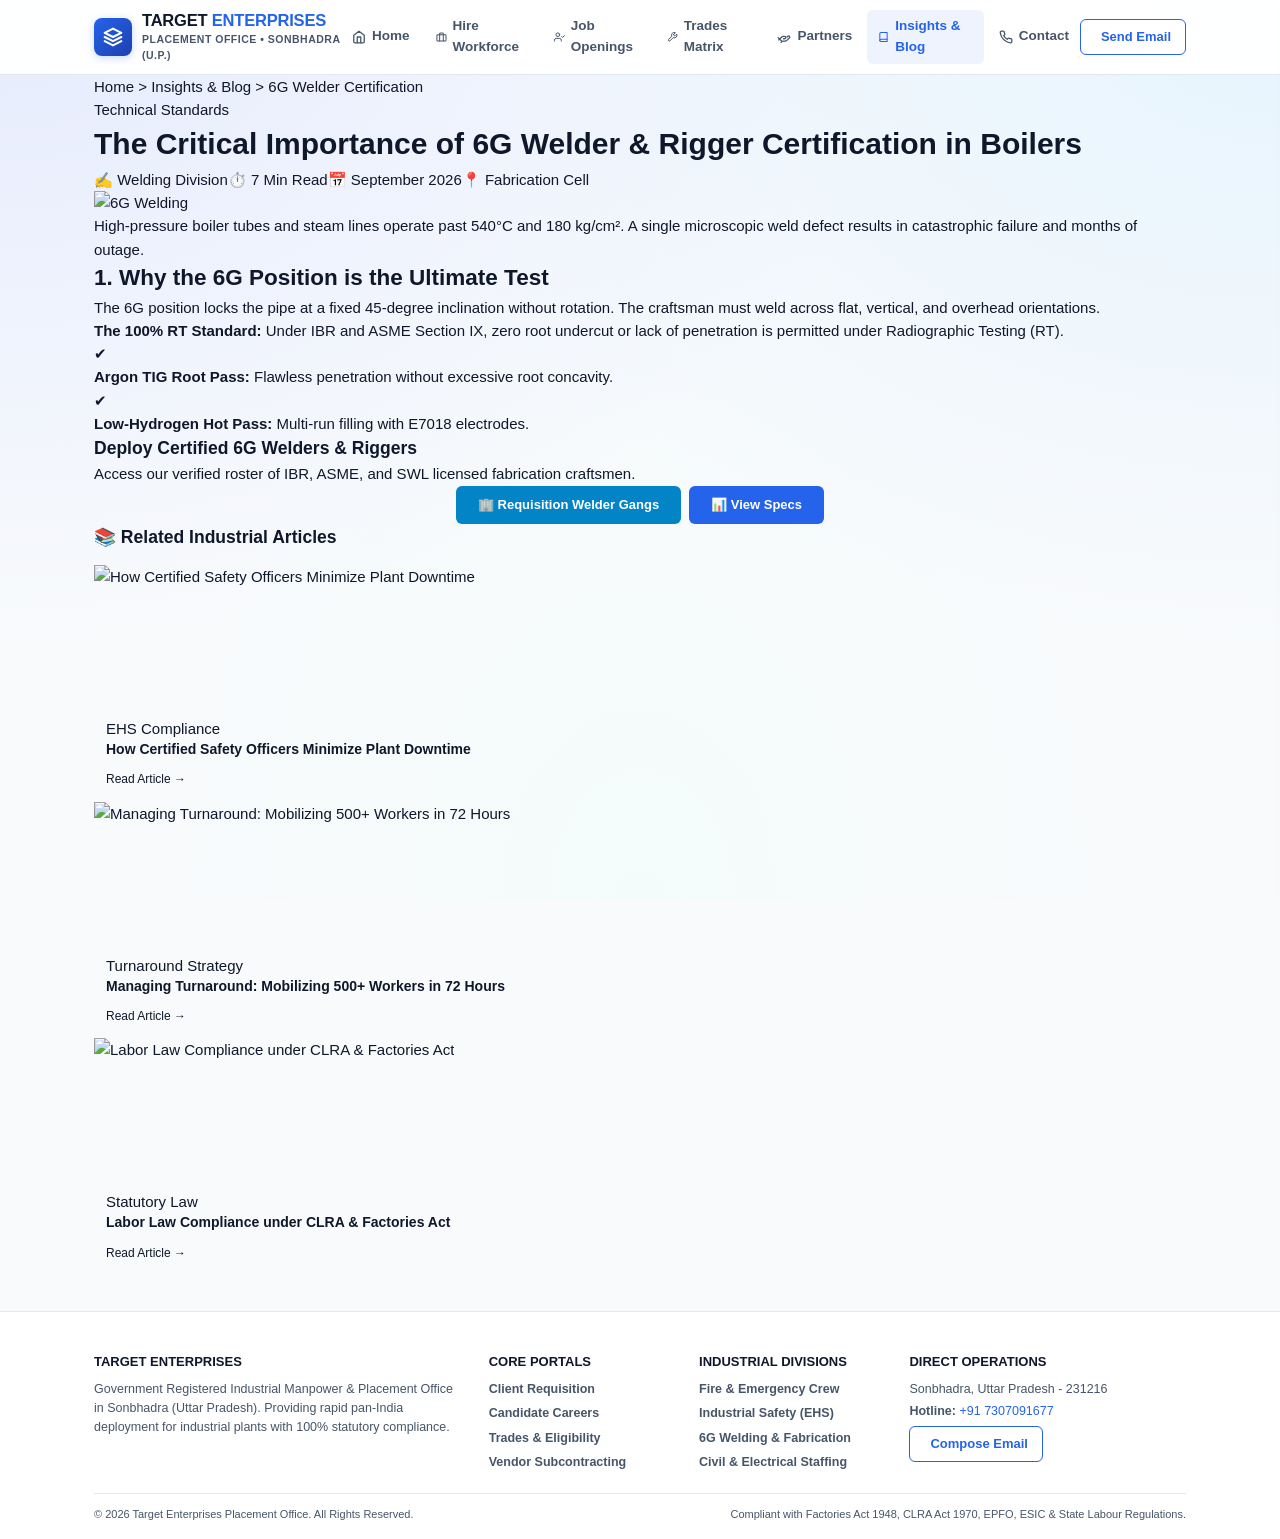
==== commit 6106aaa3: "feat: syndicate independent comprehensive blog hub and 6 individual article pages with banner header" ====
--- a/blog-6g-welder-certification.html
+++ b/blog-6g-welder-certification.html
@@ -1,15 +1,121 @@
-<!DOCTYPE html>
-<html lang="en">
-<head>
-  <meta charset="UTF-8" />
-  <meta name="viewport" content="width=device-width, initial-scale=1.0, maximum-scale=5.0, viewport-fit=cover" />
-  <title>The Critical Importance of 6G Welder Certification | Target Enterprises Placement Office</title>
-  <meta name="description" content="Technical overview of 6G pipe welding standards, IBR ASME regulations, and radiographic quality joint preparation in boiler overhauls." />
-  <link rel="icon" type="image/svg+xml" href="data:image/svg+xml,%3Csvg xmlns='http://www.w3.org/2000/svg' viewBox='0 0 24 24' fill='none' stroke='%232563eb' stroke-width='2.5' stroke-linecap='round' stroke-linejoin='round'%3E%3Cpath d='M12 2L2 7l10 5 10-5-10-5zM2 17l10 5 10-5M2 12l10 5 10-5'/%3E%3C/svg%3E" />
-  <link rel="stylesheet" href="style.css?v=2026.09.28" />
-</head>
-<body>
-
+<!DOCTYPE html><html lang="en"><head><meta charset="UTF-8"/><meta name="viewport" content="width=device-width, initial-scale=1.0"/><title>6G Welder Certification</title><link rel="icon" type="image/svg+xml" href="data:image/svg+xml,%3Csvg xmlns='http://www.w3.org/2000/svg' viewBox='0 0 24 24' fill='none' stroke='%232563eb' stroke-width='2.5' stroke-linecap='round' stroke-linejoin='round'%3E%3Cpath d='M12 2L2 7l10 5 10-5-10-5zM2 17l10 5 10-5M2 12l10 5 10-5'/%3E%3C/svg%3E" /><link rel="stylesheet" href="style.css?v=2026.09.30"/>
+<style>
+.services-jump-bar {
+  display: flex;
+  gap: 10px;
+  overflow-x: auto;
+  padding: 8px 4px 16px 4px;
+  margin-bottom: 28px;
+  scrollbar-width: none;
+  -webkit-overflow-scrolling: touch;
+}
+.services-jump-bar::-webkit-scrollbar { display: none; }
+.jump-pill {
+  flex-shrink: 0;
+  display: inline-flex;
+  align-items: center;
+  gap: 6px;
+  background: #ffffff;
+  border: 1px solid var(--border);
+  padding: 8px 16px;
+  border-radius: 24px;
+  font-size: 13px;
+  font-weight: 700;
+  color: var(--text-main);
+  box-shadow: 0 2px 6px rgba(15,23,42,0.04);
+  transition: all 0.2s ease;
+  cursor: pointer;
+}
+.jump-pill:hover {
+  background: var(--primary);
+  color: #ffffff;
+  border-color: var(--primary);
+  transform: translateY(-1px);
+  box-shadow: 0 4px 12px rgba(37,99,235,0.2);
+}
+
+.svc-division-card {
+  background: #ffffff;
+  border: 1px solid var(--border);
+  border-radius: 14px;
+  overflow: hidden;
+  margin-bottom: 40px;
+  box-shadow: 0 4px 20px -2px rgba(15, 23, 42, 0.07);
+  scroll-margin-top: 65px;
+  transition: box-shadow 0.2s ease;
+}
+.svc-division-card:hover {
+  box-shadow: 0 8px 28px -4px rgba(15, 23, 42, 0.1);
+}
+
+.svc-banner-header {
+  position: relative;
+  height: 180px;
+  width: 100%;
+  overflow: hidden;
+  display: flex;
+  align-items: flex-end;
+  padding: 20px 24px;
+}
+.svc-banner-img {
+  position: absolute;
+  top: 0; left: 0; width: 100%; height: 100%;
+  object-fit: cover;
+  z-index: 1;
+}
+.svc-banner-overlay {
+  position: absolute;
+  top: 0; left: 0; width: 100%; height: 100%;
+  background: linear-gradient(0deg, rgba(15, 23, 42, 0.92) 0%, rgba(15, 23, 42, 0.45) 100%);
+  z-index: 2;
+}
+.svc-banner-content {
+  position: relative;
+  z-index: 3;
+  width: 100%;
+  display: flex;
+  justify-content: space-between;
+  align-items: flex-end;
+  flex-wrap: wrap;
+  gap: 10px;
+}
+.svc-banner-title {
+  font-size: clamp(18px, 2.5vw, 24px);
+  font-weight: 900;
+  color: #ffffff;
+  line-height: 1.25;
+  display: flex;
+  align-items: center;
+  gap: 10px;
+}
+.svc-banner-badges {
+  display: flex;
+  gap: 8px;
+  flex-wrap: wrap;
+}
+.svc-badge-pill {
+  font-size: 10.5px;
+  font-weight: 800;
+  text-transform: uppercase;
+  letter-spacing: 0.5px;
+  padding: 4px 10px;
+  border-radius: 6px;
+  background: rgba(255, 255, 255, 0.2);
+  backdrop-filter: blur(8px);
+  color: #ffffff;
+  border: 1px solid rgba(255, 255, 255, 0.3);
+}
+
+.svc-card-body {
+  padding: clamp(18px, 3vw, 28px);
+}
+.svc-overview-text {
+  font-size: 14px;
+  color: var(--text-muted);
+  line-height: 1.6;
+}
+</style>
+</head><body>
   <header class="site-header">
     <div class="container header-flex">
       <div class="brand-unit">
@@ -57,71 +163,34 @@
   </div>
 
   <main class="container article-container">
-    <nav class="article-breadcrumb">
-      <a href="index.html">Home</a> &gt; <a href="blog.html">Insights &amp; Blog</a> &gt; <span>6G Welder &amp; Rigger Certification</span>
-    </nav>
-
+    <nav class="article-breadcrumb"><a href="index.html">Home</a> &gt; <a href="blog.html">Insights &amp; Blog</a> &gt; <span>6G Welder Certification</span></nav>
     <header class="article-header">
       <span class="blog-cat-badge cat-tech">Technical Standards</span>
       <h1 class="article-main-title">The Critical Importance of 6G Welder &amp; Rigger Certification in Boilers</h1>
-      <div class="article-byline">
-        <span>✍️ Target Enterprises Welding Division</span>
-        <span>⏱️ 7 Min Read</span>
-        <span>📅 September 2026</span>
-        <span>📍 Mechanical Fabrication Cell</span>
-      </div>
+      <div class="article-byline"><span>✍️ Welding Division</span><span>⏱️ 7 Min Read</span><span>📅 September 2026</span><span>📍 Fabrication Cell</span></div>
     </header>
-
-    <div class="article-featured-image">
-      <img src="https://images.unsplash.com/photo-1504307651254-35680f356dfd?auto=format&fit=crop&w=1200&q=80" alt="6G pressure pipe welding with TIG and ARC" />
-    </div>
-
+    <div class="article-featured-image"><img src="https://images.unsplash.com/photo-1504307651254-35680f356dfd?auto=format&fit=crop&w=1200&q=80" alt="6G Welding" /></div>
     <article class="article-body-content">
-      <p>High-pressure boiler tubes, superheaters, and main steam lines operate at temperatures surpassing 540°C and pressures exceeding 180 kg/cm². Under these severe parameters, a single microscopic defect in a weld seam can result in boiler explosion, catastrophic rupture, and months of plant outage.</p>
-
+      <p>High-pressure boiler tubes and steam lines operate past 540°C and 180 kg/cm². A single microscopic weld defect results in catastrophic failure and months of outage.</p>
       <h2>1. Why the 6G Position is the Ultimate Test</h2>
-      <p>Unlike 1G (flat) or 2G (horizontal) welding where the pipe can be rotated, the 6G position locks the pipe at a fixed 45-degree inclination. The craftsman cannot rotate the work piece and must weld continuously across flat, vertical, horizontal, and overhead orientations using both hands.</p>
-
-      <div class="article-callout-box">
-        <strong>The 100% RT Standard:</strong> Under the Indian Boiler Regulations (IBR) and ASME Section IX, boiler pressure welds undergo non-destructive Radiographic Testing (RT) and Ultrasonic Testing (UT). Zero root undercut, zero lack of penetration (LOP), and zero slag inclusion are permitted.
-      </div>
-
-      <h2>2. Welder Qualification Card (WQC) Verification</h2>
-      <p>Every 6G welder mobilised by Target Enterprises undergoes physical coupon test welding on carbon steel (SA106 Gr.B) or alloy steel (P11, P22, P91) pipes under strict radiographic evaluation before being dispatched to site.</p>
-
+      <p>The 6G position locks the pipe at a fixed 45-degree inclination without rotation. The craftsman must weld across flat, vertical, and overhead orientations.</p>
+      <div class="article-callout-box"><strong>The 100% RT Standard:</strong> Under IBR and ASME Section IX, zero root undercut or lack of penetration is permitted under Radiographic Testing (RT).</div>
       <div class="article-checklist-grid">
-        <div class="checklist-item">
-          <span class="check-icon">✔</span>
-          <div><strong>Argon TIG (GTAW) Root Run:</strong> Flawless root pass ensuring uniform inner penetration and full keyhole fusion without excessive root concavity.</div>
-        </div>
-        <div class="checklist-item">
-          <span class="check-icon">✔</span>
-          <div><strong>SMAW Low-Hydrogen Hot Pass:</strong> Multi-run filling with E7018 or alloy-matched low hydrogen electrodes baked to 350°C.</div>
-        </div>
-        <div class="checklist-item">
-          <span class="check-icon">✔</span>
-          <div><strong>Precision Pre-Heat &amp; Interpass Control:</strong> Continuous temperature monitoring using thermal chalks/pyrometers to eliminate hydrogen-induced cracking.</div>
-        </div>
-      </div>
-
-      <h2>3. Certified Crane Rigging: The Other Half of the Equation</h2>
-      <p>Erecting heavy boiler drums, economizer headers, and pre-assembled tube banks requires certified Riggers (Level 1 to 3) capable of calculating hitch angles, center of gravity (COG), and Safe Working Loads (SWL). A flawless weld joint cannot be made if the pipe alignment is strained by improper rigging slings.</p>
-
+        <div class="checklist-item"><span class="check-icon">✔</span><div><strong>Argon TIG Root Pass:</strong> Flawless penetration without excessive root concavity.</div></div>
+        <div class="checklist-item"><span class="check-icon">✔</span><div><strong>Low-Hydrogen Hot Pass:</strong> Multi-run filling with E7018 electrodes.</div></div>
+      </div>
       <div class="article-cta-card">
         <h3>Deploy Certified 6G Welders &amp; Riggers</h3>
-        <p>Access our verified roster of IBR, ASME, and SWL licensed fabrication craftsmen ready for immediate plant turnaround deployment.</p>
+        <p>Access our verified roster of IBR, ASME, and SWL licensed fabrication craftsmen.</p>
         <div class="action-duo" style="justify-content:center;">
           <a href="hire-manpower.html" class="btn-card btn-card-blue" style="width:auto; padding:0 22px;">🏢 Requisition Welder Gangs</a>
-          <a href="services.html#welding-6g" class="btn-card btn-card-primary" style="width:auto; padding:0 22px;">📊 View Welding Specifications</a>
+          <a href="services.html#welding-6g" class="btn-card btn-card-primary" style="width:auto; padding:0 22px;">📊 View Specs</a>
         </div>
       </div>
     </article>
-
     <div class="related-posts-sec"><h3>📚 Related Industrial Articles</h3><div class="blog-hub-grid" style="margin-top:14px;">
         <article class="blog-card-item">
-          <div class="blog-card-img-wrap" style="height:140px;">
-            <img src="https://images.unsplash.com/photo-1581092160607-ee22621dd758?auto=format&fit=crop&w=400&q=80" alt="How Certified Safety Officers Minimize Plant Downtime" loading="lazy" />
-          </div>
+          <div class="blog-card-img-wrap" style="height:140px;"><img src="https://images.unsplash.com/photo-1581092160607-ee22621dd758?auto=format&fit=crop&w=400&q=80" alt="How Certified Safety Officers Minimize Plant Downtime" loading="lazy" /></div>
           <div class="blog-card-content" style="padding:12px;">
             <span class="blog-cat-badge cat-tech" style="width:fit-content; margin-bottom:6px;">EHS Compliance</span>
             <h4 style="font-size:14px; font-weight:800; line-height:1.3; margin-bottom:8px;"><a href="blog-ehs-safety-downtime.html">How Certified Safety Officers Minimize Plant Downtime</a></h4>
@@ -130,9 +199,7 @@
         </article>
         
         <article class="blog-card-item">
-          <div class="blog-card-img-wrap" style="height:140px;">
-            <img src="https://images.unsplash.com/photo-1486406146926-c627a92ad1ab?auto=format&fit=crop&w=400&q=80" alt="Managing Turnaround: Mobilizing 500+ Workers in 72 Hours" loading="lazy" />
-          </div>
+          <div class="blog-card-img-wrap" style="height:140px;"><img src="https://images.unsplash.com/photo-1486406146926-c627a92ad1ab?auto=format&fit=crop&w=400&q=80" alt="Managing Turnaround: Mobilizing 500+ Workers in 72 Hours" loading="lazy" /></div>
           <div class="blog-card-content" style="padding:12px;">
             <span class="blog-cat-badge cat-tech" style="width:fit-content; margin-bottom:6px;">Turnaround Strategy</span>
             <h4 style="font-size:14px; font-weight:800; line-height:1.3; margin-bottom:8px;"><a href="blog-turnaround-shutdown-mobilization.html">Managing Turnaround: Mobilizing 500+ Workers in 72 Hours</a></h4>
@@ -141,9 +208,7 @@
         </article>
         
         <article class="blog-card-item">
-          <div class="blog-card-img-wrap" style="height:140px;">
-            <img src="https://images.unsplash.com/photo-1454165804606-c3d57bc86b40?auto=format&fit=crop&w=400&q=80" alt="Labor Law Compliance under CLRA & Factories Act" loading="lazy" />
-          </div>
+          <div class="blog-card-img-wrap" style="height:140px;"><img src="https://images.unsplash.com/photo-1454165804606-c3d57bc86b40?auto=format&fit=crop&w=400&q=80" alt="Labor Law Compliance under CLRA & Factories Act" loading="lazy" /></div>
           <div class="blog-card-content" style="padding:12px;">
             <span class="blog-cat-badge cat-tech" style="width:fit-content; margin-bottom:6px;">Statutory Law</span>
             <h4 style="font-size:14px; font-weight:800; line-height:1.3; margin-bottom:8px;"><a href="blog-labor-law-clra-compliance.html">Labor Law Compliance under CLRA & Factories Act</a></h4>
@@ -227,6 +292,4 @@
       });
     }
   </script>
-
-</body>
-</html>+</body></html>
--- a/style.css
+++ b/style.css
@@ -1,4 +1,4 @@
-/* TARGET ENTERPRISES - UNIFIED MASTER DESIGN SYSTEM */
+/* TARGET ENTERPRISES - FORENSIC AUDITED MASTER DESIGN SYSTEM */
 :root {
   --bg: #f8fafc;
   --surface: #ffffff;
@@ -15,13 +15,12 @@
   --amber: #d97706;
   --purple: #7c3aed;
   --red: #dc2626;
-  --shadow-xs: 0 1px 3px rgba(15, 23, 42, 0.05);
-  --shadow-sm: 0 3px 8px rgba(15, 23, 42, 0.06);
-  --shadow-card: 0 4px 20px -2px rgba(15, 23, 42, 0.06);
+  --shadow-xs: 0 1px 2px rgba(15, 23, 42, 0.04);
+  --shadow-sm: 0 2px 6px rgba(15, 23, 42, 0.06);
+  --shadow-card: 0 4px 20px -2px rgba(15, 23, 42, 0.07);
   --radius: 10px;
 }
 
-/* ZERO-OVERFLOW ROOT ENFORCEMENT */
 *, *::before, *::after {
   box-sizing: border-box;
   margin: 0;
@@ -43,8 +42,8 @@
   position: relative;
   background-color: var(--bg);
   background-image: 
-    radial-gradient(at 0% 0%, rgba(224, 231, 255, 0.7) 0px, transparent 50%),
-    radial-gradient(at 100% 0%, rgba(224, 242, 254, 0.7) 0px, transparent 50%),
+    radial-gradient(at 0% 0%, rgba(224, 231, 255, 0.75) 0px, transparent 50%),
+    radial-gradient(at 100% 0%, rgba(224, 242, 254, 0.75) 0px, transparent 50%),
     radial-gradient(at 50% 100%, rgba(240, 253, 250, 0.5) 0px, transparent 50%);
   background-attachment: fixed;
   color: var(--text-main);
@@ -66,7 +65,7 @@
   overflow: hidden;
 }
 
-/* ================= HEADER & NAVBAR ================= */
+/* HEADER */
 .site-header {
   position: sticky;
   top: 0;
@@ -75,7 +74,7 @@
   -webkit-backdrop-filter: blur(14px);
   border-bottom: 1px solid var(--border);
   z-index: 1000;
-  padding: 6px 0;
+  padding: 10px 0;
   width: 100%;
 }
 .header-flex {
@@ -84,71 +83,52 @@
   align-items: center;
   width: 100%;
 }
-
-.brand-unit { display: flex; align-items: center; gap: 8px; }
+.brand-unit { display: flex; align-items: center; gap: 10px; }
 .brand-icon-box {
-  width: 34px;
-  height: 34px;
+  width: 38px;
+  height: 38px;
   background: linear-gradient(135deg, var(--primary), #1e40af);
-  border-radius: 6px;
+  border-radius: 8px;
   display: flex;
   align-items: center;
   justify-content: center;
   flex-shrink: 0;
-  box-shadow: 0 2px 6px rgba(37, 99, 235, 0.22);
-}
-.brand-icon-box svg { width: 18px; height: 18px; stroke: #ffffff; }
-
-.brand-details { display: flex; flex-direction: column; justify-content: center; }
-.brand-title {
-  font-size: 15px;
-  font-weight: 800;
-  letter-spacing: -0.2px;
-  color: var(--text-main);
-  line-height: 1.15;
-}
+  box-shadow: 0 2px 8px rgba(37, 99, 235, 0.25);
+}
+.brand-icon-box svg { width: 20px; height: 20px; stroke: #ffffff; }
+.brand-details { display: flex; flex-direction: column; }
+.brand-title { font-size: 16.5px; font-weight: 800; letter-spacing: -0.2px; color: var(--text-main); line-height: 1.2; }
 .brand-title span { color: var(--primary); }
-
-.brand-subtitle {
-  font-size: 8px;
-  color: var(--text-muted);
-  font-weight: 700;
-  text-transform: uppercase;
-  letter-spacing: 0.6px;
-  line-height: 1;
-  margin-top: 2px;
-  opacity: 0.88;
-  white-space: nowrap;
-}
+.brand-subtitle { font-size: 10.5px; color: var(--text-muted); font-weight: 700; text-transform: uppercase; letter-spacing: 0.5px; }
 
 .main-nav-links { display: flex; align-items: center; gap: 4px; list-style: none; }
 .main-nav-links a {
   display: flex;
   align-items: center;
-  gap: 5px;
-  padding: 5px 8px;
-  border-radius: 5px;
-  font-size: 12.5px;
+  gap: 6px;
+  padding: 6px 11px;
+  border-radius: 6px;
+  font-size: 13.5px;
   font-weight: 600;
   color: var(--text-muted);
   transition: all 0.15s ease;
 }
-.main-nav-links a svg { width: 13px; height: 13px; stroke: currentColor; stroke-width: 2.2; }
+.main-nav-links a svg { width: 14px; height: 14px; stroke: currentColor; stroke-width: 2.2; }
 .main-nav-links a:hover { color: var(--primary); background: var(--primary-subtle); }
 .main-nav-links a.active { color: var(--primary); background: var(--primary-subtle); font-weight: 700; }
 
-.header-action-group { display: flex; align-items: center; gap: 6px; }
+.header-action-group { display: flex; align-items: center; gap: 8px; }
 .header-btn {
-  height: 32px;
-  padding: 0 12px;
-  border-radius: 5px;
-  font-size: 12px;
+  height: 36px;
+  padding: 0 14px;
+  border-radius: 6px;
+  font-size: 13px;
   font-weight: 700;
   display: inline-flex;
   align-items: center;
   justify-content: center;
   text-align: center;
-  gap: 5px;
+  gap: 6px;
   cursor: pointer;
   border: 1px solid transparent;
   white-space: nowrap;
@@ -156,13 +136,12 @@
 }
 .header-btn-email { background: #ffffff; border-color: var(--primary); color: var(--primary); }
 .header-btn-email:hover { background: var(--primary); color: #ffffff; }
-
 .header-btn-icon-menu {
   display: none;
-  width: 32px;
-  height: 32px;
+  width: 36px;
+  height: 36px;
   padding: 0;
-  border-radius: 5px;
+  border-radius: 6px;
   background: var(--surface-subtle);
   border: 1px solid var(--border);
   color: var(--text-main);
@@ -170,7 +149,7 @@
   justify-content: center;
   cursor: pointer;
 }
-.header-btn-icon-menu svg { width: 16px; height: 16px; stroke: currentColor; stroke-width: 2.2; }
+.header-btn-icon-menu svg { width: 18px; height: 18px; stroke: currentColor; stroke-width: 2.2; }
 
 /* DRAWER */
 .drawer-backdrop {
@@ -185,13 +164,13 @@
 .mega-drawer {
   position: fixed;
   top: 0;
-  right: -280px;
-  width: 260px;
+  right: -300px;
+  width: 280px;
   height: 100vh;
   background: #ffffff;
   border-left: 1px solid var(--border);
   z-index: 2500;
-  padding: 14px 12px;
+  padding: 16px 14px;
   display: flex;
   flex-direction: column;
   box-shadow: -6px 0 20px rgba(0,0,0,0.08);
@@ -203,40 +182,40 @@
   display: flex;
   justify-content: space-between;
   align-items: center;
-  padding-bottom: 10px;
+  padding-bottom: 12px;
   border-bottom: 1px solid var(--border);
-  margin-bottom: 10px;
-}
-.drawer-top h3 { font-size: 14.5px; font-weight: 800; }
+  margin-bottom: 12px;
+}
+.drawer-top h3 { font-size: 15px; font-weight: 800; }
 .drawer-close {
   background: var(--surface-subtle);
   border: 1px solid var(--border);
-  border-radius: 5px;
-  width: 28px;
-  height: 28px;
+  border-radius: 6px;
+  width: 30px;
+  height: 30px;
   display: flex;
   align-items: center;
   justify-content: center;
   cursor: pointer;
   color: var(--text-muted);
 }
-.drawer-links-list { display: flex; flex-direction: column; gap: 3px; list-style: none; }
+.drawer-links-list { display: flex; flex-direction: column; gap: 4px; list-style: none; }
 .drawer-links-list a {
   display: flex;
   align-items: center;
-  gap: 9px;
-  padding: 8px 10px;
-  border-radius: 5px;
-  font-size: 13.5px;
+  gap: 10px;
+  padding: 9px 12px;
+  border-radius: 6px;
+  font-size: 14px;
   font-weight: 600;
   color: var(--text-main);
 }
-.drawer-links-list a svg { width: 15px; height: 15px; stroke: var(--primary); stroke-width: 2.2; }
+.drawer-links-list a svg { width: 16px; height: 16px; stroke: var(--primary); stroke-width: 2.2; }
 .drawer-links-list a:hover, .drawer-links-list a.active { background: var(--primary-subtle); color: var(--primary); font-weight: 700; }
 
-/* ================= HERO & BADGES ================= */
+/* HERO & BADGES */
 .hero-wrapper {
-  padding: clamp(22px, 3.5vw, 34px) 0 clamp(14px, 2.5vw, 22px) 0;
+  padding: clamp(24px, 4vw, 40px) 0 clamp(16px, 3vw, 24px) 0;
   text-align: center;
   width: 100%;
 }
@@ -245,30 +224,30 @@
   align-items: center;
   justify-content: center;
   text-align: center;
-  gap: 5px;
+  gap: 6px;
   background: #ffffff;
   color: var(--primary);
   border: 1px solid rgba(37, 99, 235, 0.25);
   box-shadow: 0 1px 4px rgba(37, 99, 235, 0.08);
-  font-size: 11px;
+  font-size: 11.5px;
   font-weight: 800;
-  padding: 3px 11px;
-  border-radius: 14px;
+  padding: 4px 12px;
+  border-radius: 16px;
   text-transform: uppercase;
-  letter-spacing: 0.4px;
-  margin: 0 auto 8px auto;
+  letter-spacing: 0.5px;
+  margin: 0 auto 10px auto;
   width: auto;
   max-width: 95%;
-  height: 24px;
-}
-.pill-badge svg { width: 11px; height: 11px; stroke: currentColor; stroke-width: 2.5; }
+  height: 26px;
+}
+.pill-badge svg { width: 12px; height: 12px; stroke: currentColor; stroke-width: 2.5; }
 
 .hero-headline {
-  font-size: clamp(1.35rem, 2.3vw + 0.65rem, 2.1rem);
+  font-size: clamp(1.4rem, 2.5vw + 0.7rem, 2.2rem);
   font-weight: 900;
   letter-spacing: -0.4px;
   line-height: 1.25;
-  margin-bottom: 7px;
+  margin-bottom: 8px;
   color: var(--text-main);
 }
 .hero-headline span {
@@ -277,20 +256,20 @@
   -webkit-text-fill-color: transparent;
 }
 .hero-subline {
-  font-size: clamp(13px, 1vw + 0.3rem, 15px);
+  font-size: clamp(13.5px, 1.1vw + 0.3rem, 15.5px);
   color: var(--text-muted);
   max-width: 700px;
-  margin: 0 auto 16px auto;
+  margin: 0 auto 18px auto;
   line-height: 1.5;
 }
 
-/* ================= MARQUEE SLIDER ================= */
+/* MARQUEE SLIDER */
 .slider-outer-box {
   width: 100%;
   max-width: 100%;
   overflow: hidden;
   border-radius: var(--radius);
-  margin: 8px 0 26px 0;
+  margin: 10px 0 28px 0;
   border: 1px solid var(--border);
   background: #ffffff;
   contain: paint;
@@ -306,7 +285,7 @@
 }
 .slide-card-link {
   display: block;
-  width: clamp(185px, 40vw, 220px);
+  width: clamp(190px, 42vw, 225px);
   flex-shrink: 0;
   border-radius: 8px;
   overflow: hidden;
@@ -315,23 +294,26 @@
   cursor: pointer;
   transition: transform 0.2s ease, border-color 0.15s ease;
 }
-.slide-card-link:hover { transform: translateY(-2px); border-color: var(--primary); }
-.slide-card-link img { width: 100%; height: clamp(95px, 18vw, 120px); object-fit: cover; display: block; }
-.slide-info { padding: 7px 9px; text-align: left; }
-.slide-info h4 { font-size: 12.5px; font-weight: 800; color: var(--text-main); }
-.slide-info p { font-size: 11px; color: var(--text-muted); margin-top: 2px; }
+.slide-card-link:hover {
+  transform: translateY(-2px);
+  border-color: var(--primary);
+}
+.slide-card-link img { width: 100%; height: clamp(100px, 19vw, 125px); object-fit: cover; display: block; }
+.slide-info { padding: 8px 10px; text-align: left; }
+.slide-info h4 { font-size: 13px; font-weight: 800; color: var(--text-main); }
+.slide-info p { font-size: 11.5px; color: var(--text-muted); margin-top: 2px; }
 
 @keyframes smoothMarquee {
   0% { transform: translateX(0); }
-  100% { transform: translateX(calc(-232px * 4)); }
-}
-
-/* ================= GATEWAYS & FEATURE CARDS ================= */
+  100% { transform: translateX(calc(-237px * 4)); }
+}
+
+/* GATEWAY CARDS */
 .gateway-grid {
   display: grid;
   grid-template-columns: repeat(3, 1fr);
-  gap: clamp(12px, 2vw, 16px);
-  margin-bottom: 32px;
+  gap: clamp(12px, 2vw, 18px);
+  margin-bottom: 28px;
   text-align: left;
   width: 100%;
 }
@@ -344,15 +326,15 @@
   flex-direction: column;
   justify-content: space-between;
   box-shadow: var(--shadow-xs);
-  transition: transform 0.2s ease, box-shadow 0.2s ease;
-}
-.gateway-card:hover { transform: translateY(-2px); box-shadow: var(--shadow-sm); }
+  transition: transform 0.2s ease;
+}
+.gateway-card:hover { transform: translateY(-2px); }
 .gate-client { border-top: 4px solid var(--blue); }
 .gate-candidate { border-top: 4px solid var(--green); }
 .gate-partner { border-top: 4px solid var(--purple); }
-.gateway-head { display: flex; align-items: center; gap: 7px; margin-bottom: 6px; }
-.gateway-title { font-size: 15px; font-weight: 800; color: var(--text-main); }
-.gateway-desc { font-size: 12.5px; color: var(--text-muted); margin-bottom: 14px; line-height: 1.45; }
+.gateway-head { display: flex; align-items: center; gap: 8px; margin-bottom: 6px; }
+.gateway-title { font-size: 15.5px; font-weight: 800; color: var(--text-main); }
+.gateway-desc { font-size: 13px; color: var(--text-muted); margin-bottom: 14px; line-height: 1.45; }
 
 .btn-card {
   height: 38px;
@@ -362,7 +344,7 @@
   text-align: center;
   padding: 0 14px;
   border-radius: 6px;
-  font-size: 12.5px;
+  font-size: 13px;
   font-weight: 700;
   border: none;
   cursor: pointer;
@@ -375,7 +357,7 @@
 .btn-card-primary { background: var(--primary); color: #ffffff; }
 .btn-card:hover { filter: brightness(1.08); }
 
-/* ================= STATS BAR ================= */
+/* STATS */
 .stats-bar {
   display: grid;
   grid-template-columns: repeat(4, 1fr);
@@ -383,381 +365,50 @@
   border: 1px solid var(--border);
   border-radius: var(--radius);
   padding: 14px 10px;
-  margin-bottom: 34px;
+  margin-bottom: 28px;
   text-align: center;
   width: 100%;
   box-shadow: var(--shadow-xs);
 }
 .stat-item { border-right: 1px solid var(--border); padding: 0 6px; }
 .stat-item:last-child { border-right: none; }
-.stat-number { font-size: clamp(17px, 2.3vw, 22px); font-weight: 900; color: var(--primary); }
-.stat-label { font-size: 10px; color: var(--text-muted); font-weight: 700; text-transform: uppercase; }
-
-/* ================= SECTION SYSTEM & ANCHOR BARS ================= */
-.division-section {
-  background: #ffffff;
-  border: 1px solid var(--border);
-  border-radius: 12px;
-  padding: clamp(18px, 3vw, 26px);
-  margin-bottom: 36px;
-  box-shadow: var(--shadow-card);
-  scroll-margin-top: 60px;
-}
-.division-section.div-green { border-top: 4px solid var(--green); }
-.division-section.div-blue { border-top: 4px solid var(--blue); }
-.division-section.div-purple { border-top: 4px solid var(--purple); }
-.division-section.div-amber { border-top: 4px solid var(--amber); }
-
-.division-header-wrap {
-  margin-bottom: 18px;
-  padding-bottom: 12px;
-  border-bottom: 1px solid var(--border);
-}
-.division-head-row {
-  display: flex;
-  justify-content: space-between;
-  align-items: center;
-  flex-wrap: wrap;
-  gap: 8px;
-  margin-bottom: 6px;
-}
-.division-title {
-  font-size: clamp(16px, 2vw, 19px);
-  font-weight: 900;
-  color: var(--text-main);
-  display: flex;
-  align-items: center;
-  gap: 8px;
-}
-.division-tags { display: flex; gap: 6px; flex-wrap: wrap; }
-.div-tag {
-  font-size: 10px;
-  font-weight: 800;
-  text-transform: uppercase;
-  letter-spacing: 0.4px;
-  padding: 3px 8px;
-  border-radius: 4px;
-}
-.div-tag-green { background: rgba(5, 150, 105, 0.1); color: var(--green); }
-.div-tag-blue { background: rgba(2, 132, 199, 0.1); color: var(--blue); }
-.div-tag-purple { background: rgba(124, 58, 237, 0.1); color: var(--purple); }
-.div-tag-amber { background: rgba(217, 119, 6, 0.1); color: var(--amber); }
-
-.division-overview {
-  font-size: 13.5px;
-  color: var(--text-muted);
-  line-height: 1.5;
-}
-
-.anchor-nav-bar {
-  display: flex;
-  gap: 8px;
-  overflow-x: auto;
-  padding: 4px 2px 14px 2px;
-  margin-bottom: 18px;
-  scrollbar-width: none;
-  -webkit-overflow-scrolling: touch;
-}
-.anchor-nav-bar::-webkit-scrollbar { display: none; }
-.anchor-pill {
-  flex-shrink: 0;
-  font-size: 12.5px;
-  font-weight: 700;
-  background: #ffffff;
-  border: 1px solid var(--border);
-  padding: 6px 14px;
-  border-radius: 20px;
-  color: var(--text-main);
-  box-shadow: var(--shadow-xs);
-  transition: all 0.15s ease;
-  cursor: pointer;
-}
-.anchor-pill:hover {
-  background: var(--primary);
-  color: #ffffff;
-  border-color: var(--primary);
-}
-
-/* ================= ROLE-CARD SUB-GRID ================= */
-.role-cards-grid {
-  display: grid;
-  grid-template-columns: repeat(auto-fit, minmax(280px, 1fr));
-  gap: 14px;
-  margin: 16px 0 20px 0;
-}
-.role-spec-card {
-  background: var(--bg);
-  border: 1px solid var(--border);
-  border-radius: 8px;
-  padding: 14px 14px;
-  display: flex;
-  flex-direction: column;
-  justify-content: space-between;
-  transition: transform 0.15s ease, border-color 0.15s ease;
-}
-.role-spec-card:hover {
-  transform: translateY(-2px);
-  border-color: var(--primary);
-  background: #ffffff;
-  box-shadow: var(--shadow-sm);
-}
-.role-card-top {
-  display: flex;
-  justify-content: space-between;
-  align-items: flex-start;
-  gap: 8px;
-  margin-bottom: 10px;
-  padding-bottom: 8px;
-  border-bottom: 1px solid rgba(226, 232, 240, 0.8);
-}
-.role-card-name {
-  font-size: 14px;
+.stat-number { font-size: clamp(18px, 2.5vw, 24px); font-weight: 900; color: var(--primary); }
+.stat-label { font-size: 10.5px; color: var(--text-muted); font-weight: 700; text-transform: uppercase; }
+
+/* COMPREHENSIVE SECTIONS */
+.rich-section { margin: 32px 0; text-align: left; }
+.rich-section-title {
+  font-size: 18px;
   font-weight: 800;
   color: var(--text-main);
-  line-height: 1.3;
-}
-.role-card-code {
-  font-size: 9.5px;
-  font-weight: 800;
-  background: var(--surface);
-  border: 1px solid var(--border);
-  color: var(--primary);
-  padding: 2px 6px;
-  border-radius: 4px;
-  white-space: nowrap;
-}
-.role-info-rows {
-  display: flex;
-  flex-direction: column;
+  margin-bottom: 6px;
+  display: flex;
+  align-items: center;
   gap: 8px;
-  margin-bottom: 6px;
-}
-.role-info-item { display: flex; flex-direction: column; gap: 2px; }
-.role-info-lbl {
-  font-size: 10px;
-  font-weight: 800;
-  text-transform: uppercase;
-  letter-spacing: 0.4px;
-  color: var(--text-muted);
-}
-.role-info-val {
-  font-size: 12.5px;
-  color: var(--text-main);
-  line-height: 1.4;
-}
-
-.division-action-bar {
-  display: flex;
-  justify-content: center;
-  gap: 10px;
-  flex-wrap: wrap;
-  padding-top: 14px;
-  border-top: 1px solid var(--border);
-}
-
-/* ================= 4-STEP ONBOARDING WORKFLOW CARDS ================= */
-.workflow-steps-flow {
-  display: grid;
-  grid-template-columns: repeat(2, 1fr);
-  gap: clamp(14px, 2.5vw, 20px);
-  margin: 18px 0 24px 0;
-}
-.workflow-card {
-  background: #ffffff;
-  border: 1px solid var(--border);
-  border-radius: 12px;
-  padding: clamp(16px, 3vw, 22px);
-  box-shadow: 0 4px 14px rgba(15, 23, 42, 0.05);
-  display: flex;
-  flex-direction: column;
-  justify-content: space-between;
-  transition: transform 0.2s ease, box-shadow 0.2s ease;
-}
-.workflow-card:hover {
-  transform: translateY(-2px);
-  box-shadow: 0 8px 20px rgba(15, 23, 42, 0.08);
-}
-.workflow-card.step-1 { border-left: 5px solid var(--purple); }
-.workflow-card.step-2 { border-left: 5px solid var(--blue); }
-.workflow-card.step-3 { border-left: 5px solid var(--green); }
-.workflow-card.step-4 { border-left: 5px solid var(--amber); }
-
-.workflow-card-header {
-  display: flex;
-  justify-content: space-between;
-  align-items: center;
-  gap: 8px;
-  margin-bottom: 12px;
-  padding-bottom: 8px;
-  border-bottom: 1px solid rgba(226, 232, 240, 0.8);
-}
-.workflow-badge {
-  display: inline-flex;
-  align-items: center;
-  gap: 6px;
-  padding: 4px 10px;
-  border-radius: 6px;
-  font-weight: 800;
-  font-size: 11.5px;
-  letter-spacing: 0.4px;
-}
-.step-badge-purple { background: rgba(124, 58, 237, 0.1); color: var(--purple); }
-.step-badge-blue { background: rgba(2, 132, 199, 0.1); color: var(--blue); }
-.step-badge-green { background: rgba(5, 150, 105, 0.1); color: var(--green); }
-.step-badge-amber { background: rgba(217, 119, 6, 0.1); color: var(--amber); }
-
-.workflow-time-tag {
-  font-size: 11px;
-  font-weight: 700;
-  color: var(--text-muted);
-  background: var(--surface-subtle);
-  padding: 3px 8px;
-  border-radius: 4px;
-  white-space: nowrap;
-}
-.workflow-title {
-  font-size: 15.5px;
-  font-weight: 800;
-  color: var(--text-main);
-  line-height: 1.35;
-  margin-bottom: 8px;
-}
-.workflow-desc {
-  font-size: 13px;
-  color: var(--text-muted);
-  line-height: 1.5;
-  margin-bottom: 14px;
-}
-.workflow-footer-pill {
-  margin-top: auto;
-  font-size: 11.5px;
-  font-weight: 700;
-  color: #334155;
-  background: var(--surface-subtle);
-  border: 1px dashed var(--border);
-  border-radius: 6px;
-  padding: 8px 10px;
-  line-height: 1.35;
-}
-
-/* ================= PARTNER ADVANTAGES GRID ================= */
-.advantages-grid {
-  display: grid;
-  grid-template-columns: repeat(3, 1fr);
-  gap: 14px;
-  margin: 16px 0 20px 0;
-}
-.advantage-card {
+}
+.rich-section-sub { font-size: 13.5px; color: var(--text-muted); margin-bottom: 16px; }
+.workflow-grid { display: grid; grid-template-columns: repeat(3, 1fr); gap: 14px; }
+.workflow-step-card {
   background: #ffffff;
   border: 1px solid var(--border);
   border-radius: var(--radius);
   padding: 16px 14px;
   box-shadow: var(--shadow-xs);
-  transition: transform 0.2s ease, border-color 0.15s ease, box-shadow 0.2s ease;
-  display: flex;
-  flex-direction: column;
-  justify-content: space-between;
-}
-.advantage-card:hover {
-  transform: translateY(-2px);
-  border-color: var(--purple);
-  box-shadow: var(--shadow-sm);
-}
-.advantage-card-head {
-  display: flex;
-  justify-content: space-between;
-  align-items: center;
-  gap: 8px;
-  margin-bottom: 10px;
-  padding-bottom: 8px;
-  border-bottom: 1px solid var(--border);
-}
-.advantage-card-title {
-  font-size: 14.5px;
-  font-weight: 800;
-  color: var(--text-main);
-  line-height: 1.3;
-}
-.advantage-card-badge {
-  font-size: 10px;
-  font-weight: 800;
-  background: rgba(124, 58, 237, 0.08);
-  color: var(--purple);
-  border: 1px solid rgba(124, 58, 237, 0.2);
-  padding: 2px 7px;
+}
+.workflow-step-num {
+  font-size: 12px;
+  font-weight: 900;
+  color: var(--primary);
+  background: var(--primary-subtle);
+  padding: 2px 8px;
   border-radius: 4px;
-  white-space: nowrap;
-}
-.advantage-points-list {
-  list-style: none;
-  display: flex;
-  flex-direction: column;
-  gap: 8px;
-  margin: 6px 0 12px 0;
-}
-.advantage-point {
-  display: flex;
-  align-items: flex-start;
-  gap: 8px;
-  font-size: 12.5px;
-  line-height: 1.45;
-  color: var(--text-main);
-}
-.advantage-check {
-  color: var(--green);
-  font-weight: 900;
-  font-size: 13px;
-  line-height: 1.2;
-  flex-shrink: 0;
-}
-.advantage-tag {
-  margin-top: auto;
-  padding-top: 8px;
-  border-top: 1px dashed var(--border);
-  font-size: 11px;
-  font-weight: 700;
-  color: var(--purple);
-  display: flex;
-  align-items: center;
-  gap: 5px;
-}
-
-/* ================= TABLES ================= */
-.matrix-table-wrap {
-  width: 100%;
-  overflow-x: auto;
-  border: 1px solid var(--border);
-  border-radius: 8px;
-  background: #ffffff;
-  margin-top: 14px;
-  -webkit-overflow-scrolling: touch;
-}
-.matrix-table {
-  width: 100%;
-  border-collapse: collapse;
-  font-size: 12.5px;
-  text-align: left;
-  min-width: 580px;
-}
-.matrix-table th {
-  background: var(--surface-subtle);
-  padding: 10px 12px;
-  font-weight: 800;
-  color: var(--text-main);
-  border-bottom: 1px solid var(--border);
-  text-transform: uppercase;
-  font-size: 10.5px;
-  letter-spacing: 0.4px;
-}
-.matrix-table td {
-  padding: 10px 12px;
-  border-bottom: 1px solid var(--border);
-  color: var(--text-muted);
-}
-.matrix-table tr:last-child td { border-bottom: none; }
-.matrix-table tr:hover td { background: var(--bg); color: var(--text-main); }
-
-/* ================= COMPACT CENTERED FORMS ================= */
+  display: inline-block;
+  margin-bottom: 8px;
+}
+.workflow-step-title { font-size: 14.5px; font-weight: 800; color: var(--text-main); margin-bottom: 4px; }
+.workflow-step-desc { font-size: 12.5px; color: var(--text-muted); line-height: 1.45; }
+
+/* COMPACT & CENTERED FORMS */
 .form-card-wrapper {
   background: #ffffff;
   border: 1px solid var(--border);
@@ -771,7 +422,7 @@
 .gateway-grid .form-card-wrapper {
   max-width: 100%;
   margin: 0;
-  padding: clamp(14px, 2.5vw, 20px);
+  padding: clamp(16px, 2.5vw, 22px);
 }
 .form-grid-2col {
   display: grid;
@@ -782,9 +433,9 @@
 }
 .col-full { grid-column: 1 / -1; }
 
-.form-group-item { display: flex; flex-direction: column; gap: 4px; width: 100%; }
+.form-group-item { display: flex; flex-direction: column; gap: 5px; width: 100%; }
 .form-group-item label {
-  font-size: 11.5px;
+  font-size: 12px;
   font-weight: 700;
   color: #334155;
   text-transform: uppercase;
@@ -794,18 +445,18 @@
 .form-group-item select,
 .form-group-item textarea {
   width: 100%;
-  height: 40px;
+  height: 42px;
   background: #ffffff;
   border: 1px solid var(--border-input);
   border-radius: 6px;
-  padding: 7px 11px;
+  padding: 8px 12px;
   color: var(--text-main);
-  font-size: 13.5px;
+  font-size: 14px;
   outline: none;
   font-family: inherit;
   transition: border-color 0.15s ease, box-shadow 0.15s ease;
 }
-.form-group-item textarea { height: auto; min-height: 80px; padding: 8px 11px; }
+.form-group-item textarea { height: auto; min-height: 85px; padding: 10px 12px; }
 .form-group-item input:focus,
 .form-group-item select:focus,
 .form-group-item textarea:focus {
@@ -814,16 +465,16 @@
 }
 .form-group-item input[type="file"] {
   height: auto;
-  padding: 7px 9px;
-  font-size: 12px;
+  padding: 8px 10px;
+  font-size: 12.5px;
   border-style: dashed;
   background: var(--surface-subtle);
 }
 
 .btn-submit-action {
   grid-column: 1 / -1;
-  height: 42px;
-  max-width: 340px;
+  height: 44px;
+  max-width: 360px;
   margin: 12px auto 0 auto;
   width: 100%;
   display: inline-flex;
@@ -831,9 +482,9 @@
   justify-content: center;
   text-align: center;
   gap: 6px;
-  padding: 0 18px;
-  border-radius: 6px;
-  font-size: 13.5px;
+  padding: 0 20px;
+  border-radius: 6px;
+  font-size: 14px;
   font-weight: 800;
   cursor: pointer;
   border: none;
@@ -858,22 +509,22 @@
 .webmail-top-strip {
   background: var(--surface-subtle);
   border-bottom: 1px solid var(--border);
-  padding: 10px 16px;
+  padding: 12px 18px;
   display: flex;
   align-items: center;
   justify-content: space-between;
 }
-.webmail-top-strip h3 { font-size: 13px; font-weight: 800; color: #1e293b; display: flex; align-items: center; gap: 5px; }
-.pulse-green-dot { width: 7px; height: 7px; border-radius: 50%; background: var(--green); display: inline-block; }
-.webmail-inner-padding { padding: clamp(16px, 3vw, 24px); }
+.webmail-top-strip h3 { font-size: 13.5px; font-weight: 800; color: #1e293b; display: flex; align-items: center; gap: 6px; }
+.pulse-green-dot { width: 8px; height: 8px; border-radius: 50%; background: var(--green); display: inline-block; }
+.webmail-inner-padding { padding: clamp(16px, 3vw, 26px); }
 .webmail-to-row {
   display: flex;
   align-items: center;
   border-bottom: 1px solid var(--border);
-  padding: 6px 0;
-  font-size: 12px;
-}
-.webmail-to-label { width: 52px; font-weight: 800; color: var(--text-muted); }
+  padding: 7px 0;
+  font-size: 12.5px;
+}
+.webmail-to-label { width: 55px; font-weight: 800; color: var(--text-muted); }
 .webmail-to-val { font-weight: 700; color: var(--primary); }
 
 .feedback-alert {
@@ -888,229 +539,59 @@
 .alert-ok { background: #ecfdf5; color: #065f46; border: 1px solid #a7f3d0; }
 .alert-fail { background: #fef2f2; color: #991b1b; border: 1px solid #fecaca; }
 
+/* EDUCATIONAL SECTIONS */
+.educative-block {
+  background: #ffffff;
+  border: 1px solid var(--border);
+  border-radius: var(--radius);
+  padding: clamp(16px, 2.5vw, 22px);
+  margin-bottom: 20px;
+  scroll-margin-top: 60px;
+  max-width: 860px;
+  margin-left: auto;
+  margin-right: auto;
+  box-shadow: var(--shadow-xs);
+}
+.educative-block h3 { font-size: 16px; font-weight: 800; margin-bottom: 6px; }
+.educative-block p { font-size: 13.5px; color: var(--text-muted); margin-bottom: 12px; line-height: 1.5; }
+.spec-list { list-style: none; display: flex; flex-direction: column; gap: 6px; font-size: 13px; margin-bottom: 14px; }
+.spec-list li { display: flex; align-items: flex-start; gap: 6px; }
+.action-duo { display: flex; gap: 8px; flex-wrap: wrap; }
+
 .compliance-note {
-  font-size: 11.5px;
+  font-size: 12px;
   color: var(--text-muted);
   background: var(--surface-subtle);
   border: 1px dashed var(--border);
   border-radius: 6px;
-  padding: 8px 11px;
-  margin-top: 7px;
+  padding: 10px 12px;
+  margin-top: 8px;
   line-height: 1.4;
 }
 
-/* ================= BLOG HUB & ARTICLE PAGES ================= */
-.blog-hub-grid {
-  display: grid;
-  grid-template-columns: repeat(3, 1fr);
-  gap: clamp(16px, 2.5vw, 24px);
-  margin: 24px 0 36px 0;
-}
-.blog-card-item {
-  background: #ffffff;
-  border: 1px solid var(--border);
-  border-radius: 12px;
-  overflow: hidden;
-  box-shadow: 0 4px 16px rgba(15, 23, 42, 0.05);
-  display: flex;
-  flex-direction: column;
-  justify-content: space-between;
-  transition: transform 0.2s ease, box-shadow 0.2s ease, border-color 0.15s ease;
-}
-.blog-card-item:hover {
-  transform: translateY(-3px);
-  box-shadow: 0 10px 25px rgba(15, 23, 42, 0.09);
-  border-color: var(--primary);
-}
-.blog-card-img-wrap {
-  width: 100%;
-  height: 190px;
-  overflow: hidden;
-  position: relative;
-  background: var(--surface-subtle);
-}
-.blog-card-img-wrap img {
-  width: 100%;
-  height: 100%;
-  object-fit: cover;
-  display: block;
-  transition: transform 0.3s ease;
-}
-.blog-card-item:hover .blog-card-img-wrap img { transform: scale(1.04); }
-
-.blog-card-content {
-  padding: 16px 16px 18px 16px;
-  display: flex;
-  flex-direction: column;
-  flex-grow: 1;
-}
-.blog-card-meta {
-  display: flex;
-  align-items: center;
-  justify-content: space-between;
-  margin-bottom: 8px;
-  font-size: 11.5px;
-  color: var(--text-muted);
-}
-.blog-cat-badge {
-  font-size: 10px;
-  font-weight: 800;
-  text-transform: uppercase;
-  letter-spacing: 0.5px;
-  padding: 3px 8px;
-  border-radius: 4px;
-}
-.cat-ehs { background: rgba(5, 150, 105, 0.1); color: var(--green); }
-.cat-tech { background: rgba(2, 132, 199, 0.1); color: var(--blue); }
-.cat-ops { background: rgba(217, 119, 6, 0.1); color: var(--amber); }
-.cat-law { background: rgba(124, 58, 237, 0.1); color: var(--purple); }
-.cat-safety { background: rgba(220, 38, 38, 0.1); color: var(--red); }
-
-.blog-card-title {
-  font-size: 15.5px;
-  font-weight: 800;
-  color: var(--text-main);
-  line-height: 1.35;
-  margin-bottom: 8px;
-  transition: color 0.15s ease;
-}
-.blog-card-item:hover .blog-card-title { color: var(--primary); }
-.blog-card-excerpt {
-  font-size: 13px;
-  color: var(--text-muted);
-  line-height: 1.5;
-  margin-bottom: 16px;
-}
-.blog-read-btn {
-  margin-top: auto;
-  font-size: 13px;
-  font-weight: 700;
-  color: var(--primary);
-  display: inline-flex;
-  align-items: center;
-  gap: 6px;
-  transition: gap 0.15s ease;
-}
-.blog-card-item:hover .blog-read-btn { gap: 9px; }
-
-.article-container { max-width: 820px; margin: 0 auto 40px auto; }
-.article-breadcrumb {
-  display: flex;
-  align-items: center;
-  gap: 8px;
-  font-size: 12.5px;
-  color: var(--text-muted);
-  margin-bottom: 16px;
-  flex-wrap: wrap;
-}
-.article-breadcrumb a { color: var(--primary); font-weight: 600; }
-.article-header { text-align: left; margin-bottom: 22px; }
-.article-main-title {
-  font-size: clamp(22px, 3.8vw, 34px);
-  font-weight: 900;
-  line-height: 1.25;
-  color: var(--text-main);
-  margin: 10px 0 12px 0;
-  letter-spacing: -0.4px;
-}
-.article-byline {
-  display: flex;
-  align-items: center;
-  gap: 14px;
-  font-size: 13px;
-  color: var(--text-muted);
-  padding-bottom: 14px;
-  border-bottom: 1px solid var(--border);
-  flex-wrap: wrap;
-}
-.article-featured-image {
-  width: 100%;
-  height: clamp(220px, 45vw, 380px);
-  border-radius: 12px;
-  overflow: hidden;
-  margin-bottom: 24px;
-  box-shadow: var(--shadow-sm);
-}
-.article-featured-image img { width: 100%; height: 100%; object-fit: cover; display: block; }
-.article-body-content { font-size: 15.5px; line-height: 1.7; color: #1e293b; text-align: left; }
-.article-body-content p { margin-bottom: 18px; }
-.article-body-content h2 {
-  font-size: 20px;
-  font-weight: 800;
-  color: var(--text-main);
-  margin: 28px 0 12px 0;
-  padding-bottom: 6px;
-  border-bottom: 1px solid var(--border);
-}
-.article-callout-box {
-  background: var(--surface-subtle);
-  border-left: 4px solid var(--primary);
-  border-radius: 0 8px 8px 0;
-  padding: 16px 18px;
-  margin: 24px 0;
-  font-size: 14.5px;
-  line-height: 1.6;
-  color: #334155;
-}
-.article-checklist-grid {
-  background: #ffffff;
-  border: 1px solid var(--border);
-  border-radius: 10px;
-  padding: 18px;
-  margin: 24px 0;
-  box-shadow: var(--shadow-xs);
-}
-.checklist-item {
-  display: flex;
-  align-items: flex-start;
-  gap: 10px;
-  margin-bottom: 10px;
-  font-size: 14px;
-  line-height: 1.45;
-}
-.checklist-item:last-child { margin-bottom: 0; }
-.check-icon { color: var(--green); font-size: 16px; font-weight: 900; flex-shrink: 0; }
-.article-cta-card {
-  background: linear-gradient(135deg, rgba(37, 99, 235, 0.08), rgba(2, 132, 199, 0.05));
-  border: 1.5px solid rgba(37, 99, 235, 0.25);
-  border-radius: 12px;
-  padding: 24px 20px;
-  margin: 32px 0;
-  text-align: center;
-}
-.article-cta-card h3 { font-size: 18px; font-weight: 900; color: var(--text-main); margin-bottom: 6px; }
-.article-cta-card p { font-size: 13.5px; color: var(--text-muted); max-width: 580px; margin: 0 auto 16px auto; }
-.related-posts-sec {
-  margin-top: 40px;
-  padding-top: 24px;
+/* FOOTER */
+.site-footer-4col {
+  background: #ffffff;
   border-top: 1px solid var(--border);
-  text-align: left;
-}
-.related-posts-sec h3 { font-size: 18px; font-weight: 800; color: var(--text-main); margin-bottom: 16px; }
-
-/* ================= FOOTER ================= */
-.site-footer-4col {
-  background: #ffffff;
-  border-top: 1px solid var(--border);
-  padding: clamp(26px, 4vw, 36px) 0 14px 0;
+  padding: clamp(28px, 4vw, 40px) 0 16px 0;
   margin-top: 36px;
   width: 100%;
 }
 .footer-grid {
   display: grid;
   grid-template-columns: 2fr 1fr 1fr 1.5fr;
-  gap: clamp(15px, 2.5vw, 24px);
-  margin-bottom: 18px;
+  gap: clamp(16px, 2.5vw, 26px);
+  margin-bottom: 20px;
   text-align: left;
 }
-.footer-col h4 { font-size: 12.5px; font-weight: 800; color: var(--text-main); margin-bottom: 7px; text-transform: uppercase; }
-.footer-col p { font-size: 12px; color: var(--text-muted); line-height: 1.5; }
-.footer-links-list { list-style: none; display: flex; flex-direction: column; gap: 5px; font-size: 12px; }
+.footer-col h4 { font-size: 13px; font-weight: 800; color: var(--text-main); margin-bottom: 8px; text-transform: uppercase; }
+.footer-col p { font-size: 12.5px; color: var(--text-muted); line-height: 1.5; }
+.footer-links-list { list-style: none; display: flex; flex-direction: column; gap: 5px; font-size: 12.5px; }
 .footer-links-list a { color: var(--text-muted); font-weight: 600; }
 .footer-links-list a:hover { color: var(--primary); }
 .footer-bottom-bar {
   border-top: 1px solid var(--border);
-  padding-top: 10px;
+  padding-top: 12px;
   display: flex;
   justify-content: space-between;
   align-items: center;
@@ -1120,7 +601,7 @@
   color: var(--text-muted);
 }
 
-/* ================= MOBILE STICKY DOCK ================= */
+/* MOBILE DOCK */
 .mobile-sticky-dock {
   display: none;
   position: fixed;
@@ -1131,14 +612,14 @@
   border-top: 1px solid var(--border);
   padding: 6px 8px calc(6px + env(safe-area-inset-bottom, 0px)) 8px;
   z-index: 1500;
-  gap: 5px;
+  gap: 6px;
   box-shadow: 0 -2px 8px rgba(0,0,0,0.05);
 }
 .dock-btn {
   flex: 1;
-  height: 36px;
-  border-radius: 6px;
-  font-size: 11px;
+  height: 38px;
+  border-radius: 6px;
+  font-size: 11.5px;
   font-weight: 700;
   display: flex;
   align-items: center;
@@ -1152,22 +633,23 @@
 .dock-btn svg { width: 14px; height: 14px; stroke: currentColor; stroke-width: 2.2; }
 .dock-btn-primary { background: var(--primary); color: #ffffff; border-color: var(--primary); }
 
-/* ================= MEDIA BREAKPOINTS ================= */
+/* BREAKPOINTS */
 @media (max-width: 960px) {
   .main-nav-links { display: none; }
   .header-btn-icon-menu { display: inline-flex; }
   .gateway-grid { grid-template-columns: repeat(2, 1fr); }
-  .advantages-grid { grid-template-columns: repeat(2, 1fr); }
-  .blog-hub-grid { grid-template-columns: repeat(2, 1fr); }
+  .workflow-grid { grid-template-columns: repeat(2, 1fr); }
   .footer-grid { grid-template-columns: 1fr 1fr; }
 }
 
 @media (max-width: 768px) {
-  body { padding-bottom: calc(56px + env(safe-area-inset-bottom, 0px)); }
+  body {
+    padding-bottom: calc(58px + env(safe-area-inset-bottom, 0px));
+  }
   .mobile-sticky-dock { display: flex; }
   .stats-bar { grid-template-columns: repeat(2, 1fr); }
   .stat-item:nth-child(2) { border-right: none; }
-  .workflow-steps-flow { grid-template-columns: 1fr !important; }
+  
   .form-group-item input,
   .form-group-item select,
   .form-group-item textarea {
@@ -1177,13 +659,13 @@
 
 @media (max-width: 640px) {
   .gateway-grid,
-  .role-cards-grid,
-  .advantages-grid,
-  .blog-hub-grid,
+  .workflow-grid,
   .form-grid-2col {
     grid-template-columns: 1fr !important;
   }
-  .btn-submit-action { max-width: 100%; }
-  .footer-grid { grid-template-columns: 1fr; gap: 14px; }
+  .btn-submit-action {
+    max-width: 100%;
+  }
+  .footer-grid { grid-template-columns: 1fr; gap: 16px; }
   .footer-bottom-bar { text-align: center; flex-direction: column; }
 }
